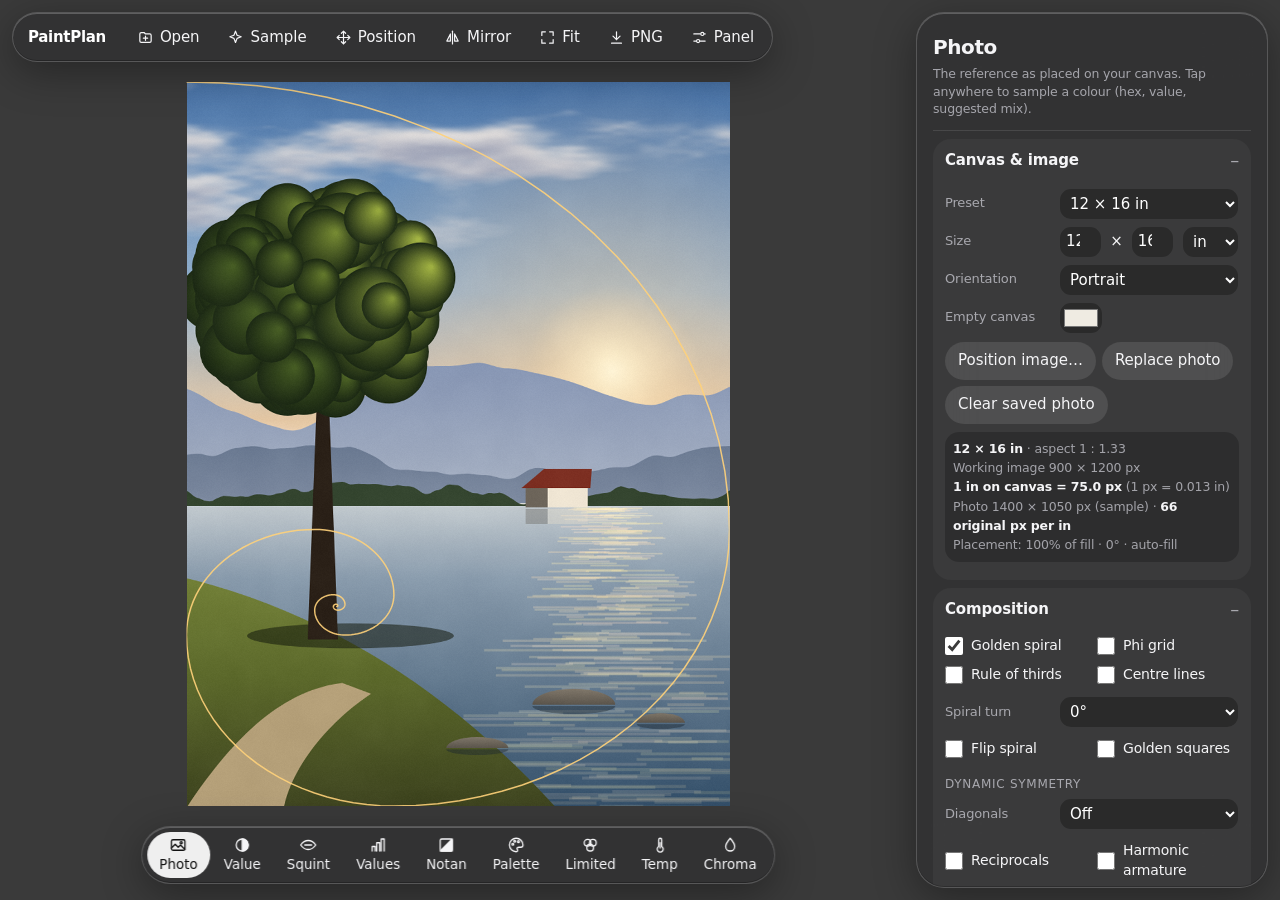
==== paintplan/proposals/liquid-glass/index.html @ 844c22b7 "Add Liquid Glass UI proposal for PaintPlan (preview only)" ====
<!doctype html>
<html lang="en">
<head>
<meta charset="utf-8">
<meta name="viewport" content="width=device-width,initial-scale=1,viewport-fit=cover">
<link rel="apple-touch-icon" href="../../apple-touch-icon.png">
<link rel="icon" type="image/png" sizes="192x192" href="../../icon-192.png">
<meta name="apple-mobile-web-app-capable" content="yes">
<meta name="mobile-web-app-capable" content="yes">
<meta name="apple-mobile-web-app-status-bar-style" content="black-translucent">
<meta name="apple-mobile-web-app-title" content="PaintPlan">
<meta name="theme-color" content="#3a3a3a">
<title>PaintPlan · Liquid Glass proposal · — plan &amp; practise paintings from a photo</title>
<style>
:root{--bg:#242424;--panel:#2c2c2c;--line:#3b3b3b;--text:#e7e5e1;--muted:#a7a49e;--accent:#c8b48f;--btn:#363636;--btnh:#414141;--field:#1f1f1f}
*{box-sizing:border-box}
html,body{margin:0;height:100%;background:var(--bg);color:var(--text);font:14px/1.4 system-ui,-apple-system,"Segoe UI",Roboto,sans-serif;-webkit-text-size-adjust:100%}
#app{display:flex;flex-direction:column;height:100vh;height:100dvh}
header{display:flex;align-items:center;gap:6px;padding:6px 8px;padding-top:max(6px,env(safe-area-inset-top));border-bottom:1px solid var(--line);flex:none;overflow-x:auto;scrollbar-width:none}
header::-webkit-scrollbar{display:none}
.brand{font-weight:600;letter-spacing:.02em;margin-right:4px;white-space:nowrap;color:var(--accent)}
.spacer{flex:1}
button,.btn{font:inherit;color:var(--text);background:var(--btn);border:1px solid #4a4a4a;border-radius:6px;padding:5px 10px;cursor:pointer;white-space:nowrap;min-height:34px;display:inline-flex;align-items:center;justify-content:center;gap:4px;user-select:none;-webkit-user-select:none}
button:hover,.btn:hover{background:var(--btnh)}
button.on,button[aria-pressed=true]{background:#4a4538;border-color:var(--accent);color:#fff}
button:focus-visible,select:focus-visible,input:focus-visible,summary:focus-visible{outline:2px solid var(--accent);outline-offset:1px}
#body{flex:1;display:flex;min-height:0}
#stage{position:relative;flex:1;min-width:0;min-height:0;overflow:hidden}
#view{position:absolute;inset:0;width:100%;height:100%;touch-action:none;display:block;cursor:grab}
#panel{width:350px;flex:none;border-left:1px solid var(--line);background:var(--panel);display:flex;flex-direction:column;min-height:0}
#modes{display:flex;gap:4px;padding:8px;flex:none;border-bottom:1px solid var(--line);flex-wrap:wrap;overflow-x:auto;scrollbar-width:none}
#modes::-webkit-scrollbar{display:none}
#modes button{padding:4px 9px;min-height:32px;font-size:13px}
#panelBody{flex:1;overflow-y:auto;padding:2px 10px 28px;-webkit-overflow-scrolling:touch;overscroll-behavior:contain}
.sec{padding:8px 0 6px;border-bottom:1px solid var(--line)}
.sec h3{margin:2px 0 2px;font-size:15px}
details{border-bottom:1px solid var(--line)}
summary{cursor:pointer;padding:11px 0;font-weight:600;list-style:none;display:flex;justify-content:space-between;align-items:center}
summary::-webkit-details-marker{display:none}
summary::after{content:'+';color:var(--muted);font-weight:400;font-size:18px;line-height:1}
details[open]>summary::after{content:'\2013'}
details>div{padding-bottom:10px}
.row{display:flex;align-items:center;gap:8px;margin:6px 0}
.row>label{flex:0 0 106px;color:var(--muted);font-size:13px}
.row input[type=range]{flex:1;min-width:0;accent-color:var(--accent);height:28px;margin:0}
.row output{flex:0 0 46px;text-align:right;font-variant-numeric:tabular-nums;font-size:12px;color:var(--muted)}
select,input[type=number],input[type=text]{font:inherit;color:var(--text);background:var(--field);border:1px solid #4a4a4a;border-radius:6px;padding:4px 6px;min-height:32px;min-width:0}
input[type=number]{width:74px}
.row select{flex:1}
input[type=color]{width:44px;height:32px;border:1px solid #4a4a4a;border-radius:6px;background:var(--field);padding:2px;flex:none}
.ck{display:flex;align-items:center;gap:8px;margin:5px 0;font-size:14px;cursor:pointer}
.ck input{width:18px;height:18px;margin:0;accent-color:var(--accent);flex:none}
.cks{display:grid;grid-template-columns:1fr 1fr;gap:0 10px}
.btns{display:flex;flex-wrap:wrap;gap:6px;margin:8px 0}
.hint{color:var(--muted);font-size:12.5px;margin:4px 0 6px}
.info{color:var(--muted);font-size:12.5px;background:#252525;border:1px solid var(--line);border-radius:6px;padding:7px 8px;line-height:1.55;margin:8px 0}
.info b{color:var(--text);font-weight:600}
.sub{font-size:12px;color:var(--muted);text-transform:uppercase;letter-spacing:.06em;margin:12px 0 2px}
.strip{display:flex;gap:2px;margin:8px 0 4px}
.step{flex:1 1 0;flex-direction:column;padding:6px 1px;min-width:0;border-radius:4px;border:2px solid transparent;font-size:11px;line-height:1.25;gap:0;min-height:0}
.step b{font-size:13px}
.step small{font-size:10px;opacity:.85}
.step.sel,.sw.sel{border-color:var(--accent)!important}
.sws{display:grid;grid-template-columns:repeat(auto-fill,minmax(94px,1fr));gap:6px;margin:8px 0}
.sw{white-space:normal;flex-direction:column;align-items:stretch;justify-content:flex-start;padding:4px;gap:2px;font-size:11px;text-align:left;border:2px solid transparent;background:#262626;line-height:1.3;min-height:0}
.sw i{display:block;height:32px;border-radius:3px;border:1px solid rgba(255,255,255,.08)}
.sw.wide{grid-column:1/-1;flex-direction:row;align-items:center;gap:8px}
.sw.wide i{width:44px;flex:none}
.pig{display:flex;gap:6px;align-items:center;margin:5px 0}
.pig input[type=text]{flex:1}
.pig button{min-height:32px;padding:2px 9px}
canvas.hist{width:100%;height:56px;display:block;border-radius:4px;margin:4px 0}
#posbar{position:absolute;left:8px;right:8px;bottom:8px;background:rgba(34,34,34,.96);border:1px solid var(--accent);border-radius:8px;padding:6px 8px;display:flex;flex-direction:column;gap:2px}
#posbar .pb-row{display:flex;align-items:center;gap:6px;flex-wrap:wrap}
#posbar .pb-row>label{flex:0 0 52px;color:var(--muted);font-size:13px}
#posbar input[type=range]{flex:1;min-width:0;accent-color:var(--accent);height:28px;margin:0}
#posbar output{flex:0 0 52px;text-align:right;font-size:12px;color:var(--muted);font-variant-numeric:tabular-nums}
#posbar .pb-title{font-weight:600;color:var(--accent)}
#posbar .hint{margin:0;flex:1 1 180px}
#posbar .pb-btns button{padding:4px 9px;min-height:32px}
#pick{position:absolute;left:8px;top:8px;width:min(330px,calc(100% - 16px));background:rgba(36,36,36,.96);border:1px solid var(--line);border-radius:8px;padding:8px;font-size:12.5px;display:flex;gap:9px;line-height:1.45}
#pick .pk-sw{flex:none;width:62px;background:#777;border-radius:4px;padding:8px;display:flex;flex-direction:column;gap:6px}
#pick .pk-sw i{display:block;height:38px;border-radius:2px}
#pick .pk-x{position:absolute;right:4px;top:4px;min-height:26px;padding:0 8px;background:transparent;border-color:transparent}
#pick .pk-t{flex:1;min-width:0;padding-right:18px}
#pick b{color:#fff}
#status{position:absolute;right:8px;top:8px;font-size:12px;color:var(--muted);background:rgba(0,0,0,.45);padding:2px 7px;border-radius:4px;pointer-events:none}
#drop{position:absolute;inset:0;display:none;align-items:center;justify-content:center;background:rgba(0,0,0,.55);font-size:18px;border:2px dashed var(--accent);pointer-events:none}
body.dragging #drop{display:flex}
body.nopanel #panel{display:none}
kbd{font:11px ui-monospace,monospace;background:#1d1d1d;border:1px solid #444;border-radius:3px;padding:0 3px}
@media (max-width:760px){
  #body{flex-direction:column}
  #panel{width:auto;border-left:0;border-top:1px solid var(--line);height:47%;flex:none;padding-bottom:env(safe-area-inset-bottom)}
  #modes{flex-wrap:nowrap}
  body.nopanel #panel{display:flex;height:auto}
  body.nopanel #panelBody{display:none}
  .row>label{flex-basis:96px}
  header button,header .btn{padding:4px 7px;font-size:13px}
  header{gap:4px}
  .hide-m{display:none}
  body.positioning #panelBody{display:none}
  body.positioning #panel{height:auto}
  #posbar .hint{display:none}
}
#printArea{display:none}
@media print{#app{display:none!important}#printArea{display:block}#printArea img{width:100%;height:auto}@page{margin:10mm}}
[hidden]{display:none!important}
/* PWA / iPhone safe areas */
header{padding-left:max(8px,env(safe-area-inset-left));padding-right:max(8px,env(safe-area-inset-right))}
#panel{padding-right:env(safe-area-inset-right);padding-bottom:env(safe-area-inset-bottom)}
#stage{margin-left:env(safe-area-inset-left)}
@media (max-width:760px){#stage{margin-left:0;margin-right:0}#panelBody{padding-left:max(10px,env(safe-area-inset-left));padding-right:max(10px,env(safe-area-inset-right))}}
</style>
<style id="proposal-liquid-glass">
/* ===== Proposal: Liquid Glass — visual layer only ===== */
#modes [data-mode=photo]::before{-webkit-mask-image:url("data:image/svg+xml,%3Csvg xmlns='http://www.w3.org/2000/svg' viewBox='0 0 24 24' fill='none' stroke='black' stroke-width='1.7' stroke-linecap='round' stroke-linejoin='round'%3E%3Crect x='3' y='5' width='18' height='14' rx='2'/%3E%3Cpath d='M3 16l5-5 4 4 3-3 6 6'/%3E%3Ccircle cx='16' cy='9' r='1.5'/%3E%3C/svg%3E");mask-image:url("data:image/svg+xml,%3Csvg xmlns='http://www.w3.org/2000/svg' viewBox='0 0 24 24' fill='none' stroke='black' stroke-width='1.7' stroke-linecap='round' stroke-linejoin='round'%3E%3Crect x='3' y='5' width='18' height='14' rx='2'/%3E%3Cpath d='M3 16l5-5 4 4 3-3 6 6'/%3E%3Ccircle cx='16' cy='9' r='1.5'/%3E%3C/svg%3E")}
#modes [data-mode=gray]::before{-webkit-mask-image:url("data:image/svg+xml,%3Csvg xmlns='http://www.w3.org/2000/svg' viewBox='0 0 24 24' fill='none' stroke='black' stroke-width='1.7' stroke-linecap='round' stroke-linejoin='round'%3E%3Ccircle cx='12' cy='12' r='8'/%3E%3Cpath d='M12 4a8 8 0 0 1 0 16z' fill='black'/%3E%3C/svg%3E");mask-image:url("data:image/svg+xml,%3Csvg xmlns='http://www.w3.org/2000/svg' viewBox='0 0 24 24' fill='none' stroke='black' stroke-width='1.7' stroke-linecap='round' stroke-linejoin='round'%3E%3Ccircle cx='12' cy='12' r='8'/%3E%3Cpath d='M12 4a8 8 0 0 1 0 16z' fill='black'/%3E%3C/svg%3E")}
#modes [data-mode=squint]::before{-webkit-mask-image:url("data:image/svg+xml,%3Csvg xmlns='http://www.w3.org/2000/svg' viewBox='0 0 24 24' fill='none' stroke='black' stroke-width='1.7' stroke-linecap='round' stroke-linejoin='round'%3E%3Cpath d='M2 12s4-6 10-6 10 6 10 6-4 6-10 6S2 12 2 12z'/%3E%3Cpath d='M7.5 12h9'/%3E%3C/svg%3E");mask-image:url("data:image/svg+xml,%3Csvg xmlns='http://www.w3.org/2000/svg' viewBox='0 0 24 24' fill='none' stroke='black' stroke-width='1.7' stroke-linecap='round' stroke-linejoin='round'%3E%3Cpath d='M2 12s4-6 10-6 10 6 10 6-4 6-10 6S2 12 2 12z'/%3E%3Cpath d='M7.5 12h9'/%3E%3C/svg%3E")}
#modes [data-mode=values]::before{-webkit-mask-image:url("data:image/svg+xml,%3Csvg xmlns='http://www.w3.org/2000/svg' viewBox='0 0 24 24' fill='none' stroke='black' stroke-width='1.7' stroke-linecap='round' stroke-linejoin='round'%3E%3Cpath d='M4 20v-6h4v6M10 20V9h4v11M16 20V4h4v16'/%3E%3C/svg%3E");mask-image:url("data:image/svg+xml,%3Csvg xmlns='http://www.w3.org/2000/svg' viewBox='0 0 24 24' fill='none' stroke='black' stroke-width='1.7' stroke-linecap='round' stroke-linejoin='round'%3E%3Cpath d='M4 20v-6h4v6M10 20V9h4v11M16 20V4h4v16'/%3E%3C/svg%3E")}
#modes [data-mode=notan]::before{-webkit-mask-image:url("data:image/svg+xml,%3Csvg xmlns='http://www.w3.org/2000/svg' viewBox='0 0 24 24' fill='none' stroke='black' stroke-width='1.7' stroke-linecap='round' stroke-linejoin='round'%3E%3Crect x='4' y='4' width='16' height='16' rx='2'/%3E%3Cpath d='M4 20L20 4v16z' fill='black'/%3E%3C/svg%3E");mask-image:url("data:image/svg+xml,%3Csvg xmlns='http://www.w3.org/2000/svg' viewBox='0 0 24 24' fill='none' stroke='black' stroke-width='1.7' stroke-linecap='round' stroke-linejoin='round'%3E%3Crect x='4' y='4' width='16' height='16' rx='2'/%3E%3Cpath d='M4 20L20 4v16z' fill='black'/%3E%3C/svg%3E")}
#modes [data-mode=palette]::before{-webkit-mask-image:url("data:image/svg+xml,%3Csvg xmlns='http://www.w3.org/2000/svg' viewBox='0 0 24 24' fill='none' stroke='black' stroke-width='1.7' stroke-linecap='round' stroke-linejoin='round'%3E%3Cpath d='M12 3a9 9 0 1 0 0 18c1.5 0 2-1 2-2s-1-1.5-1-2.5S14 15 15.5 15H18a3 3 0 0 0 3-3c0-5-4-9-9-9z'/%3E%3Ccircle cx='7.5' cy='11' r='1.2'/%3E%3Ccircle cx='10' cy='7' r='1.2'/%3E%3Ccircle cx='15' cy='7.5' r='1.2'/%3E%3C/svg%3E");mask-image:url("data:image/svg+xml,%3Csvg xmlns='http://www.w3.org/2000/svg' viewBox='0 0 24 24' fill='none' stroke='black' stroke-width='1.7' stroke-linecap='round' stroke-linejoin='round'%3E%3Cpath d='M12 3a9 9 0 1 0 0 18c1.5 0 2-1 2-2s-1-1.5-1-2.5S14 15 15.5 15H18a3 3 0 0 0 3-3c0-5-4-9-9-9z'/%3E%3Ccircle cx='7.5' cy='11' r='1.2'/%3E%3Ccircle cx='10' cy='7' r='1.2'/%3E%3Ccircle cx='15' cy='7.5' r='1.2'/%3E%3C/svg%3E")}
#modes [data-mode=remap]::before{-webkit-mask-image:url("data:image/svg+xml,%3Csvg xmlns='http://www.w3.org/2000/svg' viewBox='0 0 24 24' fill='none' stroke='black' stroke-width='1.7' stroke-linecap='round' stroke-linejoin='round'%3E%3Ccircle cx='8.5' cy='9' r='4.5'/%3E%3Ccircle cx='15.5' cy='9' r='4.5'/%3E%3Ccircle cx='12' cy='15.5' r='4.5'/%3E%3C/svg%3E");mask-image:url("data:image/svg+xml,%3Csvg xmlns='http://www.w3.org/2000/svg' viewBox='0 0 24 24' fill='none' stroke='black' stroke-width='1.7' stroke-linecap='round' stroke-linejoin='round'%3E%3Ccircle cx='8.5' cy='9' r='4.5'/%3E%3Ccircle cx='15.5' cy='9' r='4.5'/%3E%3Ccircle cx='12' cy='15.5' r='4.5'/%3E%3C/svg%3E")}
#modes [data-mode=temp]::before{-webkit-mask-image:url("data:image/svg+xml,%3Csvg xmlns='http://www.w3.org/2000/svg' viewBox='0 0 24 24' fill='none' stroke='black' stroke-width='1.7' stroke-linecap='round' stroke-linejoin='round'%3E%3Cpath d='M10 14V5a2 2 0 0 1 4 0v9a4 4 0 1 1-4 0z'/%3E%3Cpath d='M12 9v7'/%3E%3C/svg%3E");mask-image:url("data:image/svg+xml,%3Csvg xmlns='http://www.w3.org/2000/svg' viewBox='0 0 24 24' fill='none' stroke='black' stroke-width='1.7' stroke-linecap='round' stroke-linejoin='round'%3E%3Cpath d='M10 14V5a2 2 0 0 1 4 0v9a4 4 0 1 1-4 0z'/%3E%3Cpath d='M12 9v7'/%3E%3C/svg%3E")}
#modes [data-mode=chroma]::before{-webkit-mask-image:url("data:image/svg+xml,%3Csvg xmlns='http://www.w3.org/2000/svg' viewBox='0 0 24 24' fill='none' stroke='black' stroke-width='1.7' stroke-linecap='round' stroke-linejoin='round'%3E%3Cpath d='M12 3s6 7 6 11a6 6 0 0 1-12 0c0-4 6-11 6-11z'/%3E%3C/svg%3E");mask-image:url("data:image/svg+xml,%3Csvg xmlns='http://www.w3.org/2000/svg' viewBox='0 0 24 24' fill='none' stroke='black' stroke-width='1.7' stroke-linecap='round' stroke-linejoin='round'%3E%3Cpath d='M12 3s6 7 6 11a6 6 0 0 1-12 0c0-4 6-11 6-11z'/%3E%3C/svg%3E")}
header label.btn::before{-webkit-mask-image:url("data:image/svg+xml,%3Csvg xmlns='http://www.w3.org/2000/svg' viewBox='0 0 24 24' fill='none' stroke='black' stroke-width='1.7' stroke-linecap='round' stroke-linejoin='round'%3E%3Cpath d='M4 7a2 2 0 0 1 2-2h4l2 2h6a2 2 0 0 1 2 2v8a2 2 0 0 1-2 2H6a2 2 0 0 1-2-2z'/%3E%3Cpath d='M12 10v6M9 13h6'/%3E%3C/svg%3E");mask-image:url("data:image/svg+xml,%3Csvg xmlns='http://www.w3.org/2000/svg' viewBox='0 0 24 24' fill='none' stroke='black' stroke-width='1.7' stroke-linecap='round' stroke-linejoin='round'%3E%3Cpath d='M4 7a2 2 0 0 1 2-2h4l2 2h6a2 2 0 0 1 2 2v8a2 2 0 0 1-2 2H6a2 2 0 0 1-2-2z'/%3E%3Cpath d='M12 10v6M9 13h6'/%3E%3C/svg%3E")}
#bSample::before{-webkit-mask-image:url("data:image/svg+xml,%3Csvg xmlns='http://www.w3.org/2000/svg' viewBox='0 0 24 24' fill='none' stroke='black' stroke-width='1.7' stroke-linecap='round' stroke-linejoin='round'%3E%3Cpath d='M12 3l2.2 5.8L20 11l-5.8 2.2L12 19l-2.2-5.8L4 11l5.8-2.2z'/%3E%3C/svg%3E");mask-image:url("data:image/svg+xml,%3Csvg xmlns='http://www.w3.org/2000/svg' viewBox='0 0 24 24' fill='none' stroke='black' stroke-width='1.7' stroke-linecap='round' stroke-linejoin='round'%3E%3Cpath d='M12 3l2.2 5.8L20 11l-5.8 2.2L12 19l-2.2-5.8L4 11l5.8-2.2z'/%3E%3C/svg%3E")}
#bPos::before{-webkit-mask-image:url("data:image/svg+xml,%3Csvg xmlns='http://www.w3.org/2000/svg' viewBox='0 0 24 24' fill='none' stroke='black' stroke-width='1.7' stroke-linecap='round' stroke-linejoin='round'%3E%3Cpath d='M12 3v18M3 12h18M9 6l3-3 3 3M9 18l3 3 3-3M6 9l-3 3 3 3M18 9l3 3-3 3'/%3E%3C/svg%3E");mask-image:url("data:image/svg+xml,%3Csvg xmlns='http://www.w3.org/2000/svg' viewBox='0 0 24 24' fill='none' stroke='black' stroke-width='1.7' stroke-linecap='round' stroke-linejoin='round'%3E%3Cpath d='M12 3v18M3 12h18M9 6l3-3 3 3M9 18l3 3 3-3M6 9l-3 3 3 3M18 9l3 3-3 3'/%3E%3C/svg%3E")}
#bMirror::before{-webkit-mask-image:url("data:image/svg+xml,%3Csvg xmlns='http://www.w3.org/2000/svg' viewBox='0 0 24 24' fill='none' stroke='black' stroke-width='1.7' stroke-linecap='round' stroke-linejoin='round'%3E%3Cpath d='M12 3v18'/%3E%3Cpath d='M9 7L4 17h5zM15 7l5 10h-5z'/%3E%3C/svg%3E");mask-image:url("data:image/svg+xml,%3Csvg xmlns='http://www.w3.org/2000/svg' viewBox='0 0 24 24' fill='none' stroke='black' stroke-width='1.7' stroke-linecap='round' stroke-linejoin='round'%3E%3Cpath d='M12 3v18'/%3E%3Cpath d='M9 7L4 17h5zM15 7l5 10h-5z'/%3E%3C/svg%3E")}
#bFit::before{-webkit-mask-image:url("data:image/svg+xml,%3Csvg xmlns='http://www.w3.org/2000/svg' viewBox='0 0 24 24' fill='none' stroke='black' stroke-width='1.7' stroke-linecap='round' stroke-linejoin='round'%3E%3Cpath d='M4 9V4h5M15 4h5v5M20 15v5h-5M9 20H4v-5'/%3E%3C/svg%3E");mask-image:url("data:image/svg+xml,%3Csvg xmlns='http://www.w3.org/2000/svg' viewBox='0 0 24 24' fill='none' stroke='black' stroke-width='1.7' stroke-linecap='round' stroke-linejoin='round'%3E%3Cpath d='M4 9V4h5M15 4h5v5M20 15v5h-5M9 20H4v-5'/%3E%3C/svg%3E")}
#bPng::before{-webkit-mask-image:url("data:image/svg+xml,%3Csvg xmlns='http://www.w3.org/2000/svg' viewBox='0 0 24 24' fill='none' stroke='black' stroke-width='1.7' stroke-linecap='round' stroke-linejoin='round'%3E%3Cpath d='M12 4v11M7 10l5 5 5-5M5 20h14'/%3E%3C/svg%3E");mask-image:url("data:image/svg+xml,%3Csvg xmlns='http://www.w3.org/2000/svg' viewBox='0 0 24 24' fill='none' stroke='black' stroke-width='1.7' stroke-linecap='round' stroke-linejoin='round'%3E%3Cpath d='M12 4v11M7 10l5 5 5-5M5 20h14'/%3E%3C/svg%3E")}
#bPanel::before{-webkit-mask-image:url("data:image/svg+xml,%3Csvg xmlns='http://www.w3.org/2000/svg' viewBox='0 0 24 24' fill='none' stroke='black' stroke-width='1.7' stroke-linecap='round' stroke-linejoin='round'%3E%3Cpath d='M4 7h9M19 7h1M4 17h3M13 17h7'/%3E%3Ccircle cx='16' cy='7' r='2.2'/%3E%3Ccircle cx='10' cy='17' r='2.2'/%3E%3C/svg%3E");mask-image:url("data:image/svg+xml,%3Csvg xmlns='http://www.w3.org/2000/svg' viewBox='0 0 24 24' fill='none' stroke='black' stroke-width='1.7' stroke-linecap='round' stroke-linejoin='round'%3E%3Cpath d='M4 7h9M19 7h1M4 17h3M13 17h7'/%3E%3Ccircle cx='16' cy='7' r='2.2'/%3E%3Ccircle cx='10' cy='17' r='2.2'/%3E%3C/svg%3E")}
header button::before,header label.btn::before,#modes button::before{content:'';display:block;flex:none;width:var(--ico,18px);height:var(--ico,18px);background:currentColor;-webkit-mask-repeat:no-repeat;mask-repeat:no-repeat;-webkit-mask-position:center;mask-position:center;-webkit-mask-size:contain;mask-size:contain}

:root{--text:#f5f5f7;--muted:rgba(235,235,245,.62);--accent:#ffffff;--line:rgba(255,255,255,.10);--glass:rgba(44,44,46,.52);--glass2:rgba(70,70,74,.38);--edge:rgba(255,255,255,.18);--hi:inset 0 1px 0 rgba(255,255,255,.22),inset 0 -1px 0 rgba(0,0,0,.25);--btn:transparent;--btnh:rgba(255,255,255,.10);--field:rgba(0,0,0,.28)}
html,body,#app{background:var(--stage,#3a3a3a);font:15px/1.4 -apple-system,"SF Pro Text","Inter",system-ui,sans-serif;letter-spacing:-.01em}
#app{position:relative;overflow:hidden}
#body{position:absolute;inset:0;display:block}
#stage{position:absolute;margin:0!important;top:72px;bottom:84px;left:12px;right:376px;overflow:visible}
body.nopanel #stage{right:12px}
.glass,header,#panel,#modes,#posbar,#pick{background:var(--glass);-webkit-backdrop-filter:blur(30px) saturate(1.5);backdrop-filter:blur(30px) saturate(1.5);border:1px solid var(--edge)!important;box-shadow:0 10px 40px rgba(0,0,0,.35),var(--hi)}
header{position:absolute;z-index:6;top:max(12px,env(safe-area-inset-top));left:12px;right:auto;border-radius:999px;padding:5px!important;gap:2px;overflow:visible}
header .brand{padding:0 12px 0 10px;color:#fff;font-weight:600;letter-spacing:-.02em}
header .spacer{display:none}
button,.btn{background:transparent;border:0;border-radius:999px;min-height:38px;padding:6px 13px;font-weight:500;color:var(--text)}
button:hover,.btn:hover{background:var(--btnh)}
button.on,button[aria-pressed=true]{background:rgba(255,255,255,.92);color:#111;border:0}
header button::before,header label.btn::before{margin-right:2px;--ico:17px}
#panel{position:absolute;z-index:5;top:12px;right:12px;bottom:12px;width:352px;border-radius:28px;overflow:hidden;padding:0!important}
#panelBody{padding:10px 16px 28px}
#modes{position:absolute;z-index:6;bottom:max(16px,env(safe-area-inset-bottom));left:calc((100% - 364px)/2);transform:translateX(-50%);border-radius:999px;padding:5px;gap:2px;flex-wrap:nowrap;max-width:calc(100% - 400px)}
body.nopanel #modes{left:50%;max-width:calc(100% - 24px)}
#modes button{min-height:38px;padding:4px 12px;font-size:13.5px;flex-direction:column;gap:1px}
#modes button::before{--ico:18px}
.sec,details{border-bottom:1px solid var(--line)}
summary{font-weight:600;font-size:15px}
.sec h3{font-size:20px;letter-spacing:-.02em}
details{background:rgba(255,255,255,.04);border:0!important;border-radius:18px;margin:8px 0;padding:0 12px}
.row>label{color:var(--muted)}
select,input[type=number],input[type=text]{background:var(--field);border:1px solid rgba(255,255,255,.08);border-radius:12px;color:#fff}
input[type=color]{border-radius:12px;background:var(--field);border-color:rgba(255,255,255,.08)}
.row input[type=range],#posbar input[type=range]{accent-color:#fff}
.ck input{accent-color:#fff}
.info{background:rgba(0,0,0,.22);border:0;border-radius:14px}
.sw{background:rgba(0,0,0,.22);border-radius:14px}
.sw i,.step{border-radius:10px}
.btns button,.btns .btn,.pig button,#posbar .pb-btns button{background:rgba(255,255,255,.10)}
#posbar .pb-btns button.on{background:rgba(255,255,255,.92);color:#111}
#posbar{left:0;right:0;bottom:0;border-radius:24px;padding:10px 14px}
#posbar .pb-title{color:#fff}
#pick{top:0;left:0;border-radius:20px}
#status{border-radius:999px;background:var(--glass);-webkit-backdrop-filter:blur(20px);backdrop-filter:blur(20px)}
kbd{background:rgba(0,0,0,.3);border-color:rgba(255,255,255,.15)}
@media (max-width:760px){
  header{left:10px;right:10px;justify-content:space-between}
  header button,header .btn{font-size:0!important;padding:0!important;width:42px;min-height:40px}
  header button::before,header label.btn::before{--ico:20px;margin:0}
  #stage{top:calc(max(12px,env(safe-area-inset-top)) + 58px);left:0;right:0;bottom:calc(44% + 70px)}
  #panel{top:auto;left:8px;right:8px;bottom:max(8px,env(safe-area-inset-bottom));width:auto;height:44%;border-radius:30px}
  #panel::before{content:'';display:block;width:38px;height:5px;border-radius:3px;background:rgba(255,255,255,.35);margin:8px auto 0}
  #modes{left:10px;right:10px;transform:none;max-width:none;bottom:calc(44% + 16px);overflow-x:auto;justify-content:flex-start}
  #modes button{flex:none;font-size:11px;padding:3px 10px;min-height:44px}
  body.nopanel #panel,body.positioning #panel{display:none!important}
  body.nopanel #modes{bottom:max(14px,env(safe-area-inset-bottom));left:10px}
  body.nopanel #stage{bottom:84px}
  body.positioning #modes{top:calc(max(12px,env(safe-area-inset-top)) + 58px);bottom:auto}
  body.positioning #stage{top:calc(max(12px,env(safe-area-inset-top)) + 112px);bottom:max(8px,env(safe-area-inset-bottom))}
  #posbar{left:8px;right:8px;bottom:0}
  #pick{top:4px;left:10px}
}

</style>
</head>
<body>
<div id="app">
<header>
  <span class="brand hide-m">PaintPlan</span>
  <label class="btn" title="Open a photo (or drop / paste one)">Open<input type="file" id="file" accept="image/*" hidden></label>
  <button id="bSample" title="Load the built-in sample">Sample</button>
  <button id="bPos" title="Position the image behind the canvas (P)">Position</button>
  <button id="bMirror" aria-pressed="false" title="Mirror view (M)">Mirror</button>
  <button id="bFit" class="hide-m" title="Reset zoom (double-tap also works)">Fit</button>
  <span class="spacer"></span>
  <button id="bPng" title="Download current view as PNG">PNG</button>
  <button id="bPanel" title="Show / hide controls">Panel</button>
</header>
<div id="body">
  <div id="stage">
    <canvas id="view" aria-label="Reference view"></canvas>
    <div id="drop">Drop the photo here</div>
    <div id="status" hidden></div>
    <div id="pick" hidden></div>
    <div id="posbar" hidden>
      <div class="pb-row"><span class="pb-title">Position image</span><span class="hint">Drag to move · pinch to scale &amp; rotate · scroll to scale (Shift+scroll rotates)</span></div>
      <div class="pb-row"><label for="posScale">Scale</label><input type="range" id="posScale" min="-2" max="4" step="0.005"><output id="oPosScale"></output></div>
      <div class="pb-row"><label for="posRot">Rotate</label><input type="range" id="posRot" min="-45" max="45" step="0.1"><output id="oPosRot"></output></div>
      <div class="pb-row pb-btns"><button id="pFill" title="Scale so the image covers the whole canvas">Fill</button><button id="pFit" title="Show the whole image inside the canvas">Fit</button><button id="pCenter">Centre</button><button id="pRotL" title="Rotate 90° left">&#x27F2; 90°</button><button id="pRotR" title="Rotate 90° right">&#x27F3; 90°</button><button id="pFlipH" title="Flip left/right">Flip &#x2194;</button><button id="pFlipV" title="Flip up/down">Flip &#x2195;</button><span class="spacer"></span><button id="pDone" class="on">Done</button></div>
    </div>
  </div>
  <aside id="panel">
    <nav id="modes" aria-label="View mode"></nav>
    <div id="panelBody"></div>
  </aside>
</div>
</div>
<div id="printArea"><img id="printImg" alt="Grid reference"></div>
<script>
'use strict';
/* ===== Image engine: pure functions, runs in a Web Worker (or on the main thread as fallback) ===== */
function ENGINE(){
  const S2L=new Float32Array(256);
  for(let i=0;i<256;i++){const c=i/255;S2L[i]=c<=0.04045?c/12.92:Math.pow((c+0.055)/1.055,2.4);}
  const L2S=new Uint8Array(4097);
  for(let i=0;i<=4096;i++){const v=i/4096;L2S[i]=Math.round(255*(v<=0.0031308?12.92*v:1.055*Math.pow(v,1/2.4)-0.055));}
  const l2s=v=>L2S[v<=0?0:v>=1?4096:(v*4096+0.5)|0];
  function toLab(r,g,b,o){
    const l=0.4122214708*r+0.5363325363*g+0.0514459929*b,m=0.2119034982*r+0.6806995451*g+0.1073969566*b,s=0.0883024619*r+0.2817188376*g+0.6299787005*b;
    const l_=Math.cbrt(l),m_=Math.cbrt(m),s_=Math.cbrt(s);
    o[0]=0.2104542553*l_+0.7936177850*m_-0.0040720468*s_;
    o[1]=1.9779984951*l_-2.4285922050*m_+0.4505937099*s_;
    o[2]=0.0259040371*l_+0.7827717662*m_-0.8086757660*s_;return o;
  }
  function fromLab(L,a,b,o){
    const l_=L+0.3963377774*a+0.2158037573*b,m_=L-0.1055613458*a-0.0638541728*b,s_=L-0.0894841775*a-1.2914855480*b;
    const l=l_*l_*l_,m=m_*m_*m_,s=s_*s_*s_;
    o[0]=4.0767416621*l-3.3077115913*m+0.2309699292*s;
    o[1]=-1.2684380046*l+2.6097574011*m-0.3413193965*s;
    o[2]=-0.0041960863*l-0.7034186147*m+1.7076147010*s;return o;
  }
  const Lstar=Y=>Y>0.008856?116*Math.cbrt(Y)-16:903.3*Y;
  const YofL=L=>L>8?Math.pow((L+16)/116,3):L/903.3;
  const GRAY=new Uint8Array(1001);for(let i=0;i<=1000;i++)GRAY[i]=l2s(YofL(i/10));
  const grayOfL=L=>GRAY[L<=0?0:L>=100?1000:(L*10+0.5)|0];
  const hexLin=h=>{const v=parseInt(h.slice(1),16);return[S2L[v>>16&255],S2L[v>>8&255],S2L[v&255]];};

  let img=null;
  function cached(key,fn){let v=img.cache.get(key);if(v===undefined){if(img.cache.size>40)img.cache.clear();v=fn();img.cache.set(key,v);}return v;}

  function setImage(m){
    const w=m.w,h=m.h,n=w*h,rgba=new Uint8ClampedArray(m.data);
    const L=new Float32Array(n),A=new Float32Array(n),B=new Float32Array(n),C=new Float32Array(n),o=[0,0,0];
    for(let i=0,j=0;i<n;i++,j+=4){
      const r=S2L[rgba[j]],g=S2L[rgba[j+1]],b=S2L[rgba[j+2]];
      L[i]=Lstar(0.2126*r+0.7152*g+0.0722*b);
      toLab(r,g,b,o);A[i]=o[0];B[i]=o[1];C[i]=o[2];
    }
    img={id:m.id,w,h,rgba,L,oL:A,oA:B,oB:C,cache:new Map()};
  }

  /* --- blur: 3-pass box blur ≈ gaussian --- */
  function boxH(s,d,w,h,r){const k=1/(2*r+1);for(let y=0;y<h;y++){const o=y*w;let acc=0;for(let i=-r;i<=r;i++)acc+=s[o+(i<0?0:i>=w?w-1:i)];for(let x=0;x<w;x++){d[o+x]=acc*k;const xa=x+r+1,xr=x-r;acc+=s[o+(xa>=w?w-1:xa)]-s[o+(xr<0?0:xr)];}}}
  function boxV(s,d,w,h,r){const k=1/(2*r+1);for(let x=0;x<w;x++){let acc=0;for(let i=-r;i<=r;i++)acc+=s[(i<0?0:i>=h?h-1:i)*w+x];for(let y=0;y<h;y++){d[y*w+x]=acc*k;const ya=y+r+1,yr=y-r;acc+=s[(ya>=h?h-1:ya)*w+x]-s[(yr<0?0:yr)*w+x];}}}
  function blur1(src,w,h,sigma){
    if(!(sigma>0.35))return src;
    const r=Math.max(1,Math.round((Math.sqrt(4*sigma*sigma+1)-1)/2));
    const a=new Float32Array(src),b=new Float32Array(src.length);
    for(let p=0;p<3;p++){boxH(a,b,w,h,r);boxV(b,a,w,h,r);}
    return a;
  }
  const scl=()=>Math.max(img.w,img.h)/1000;
  const Lb=s=>s>0?cached('L'+s,()=>blur1(img.L,img.w,img.h,s*scl())):img.L;
  const labB=s=>s>0?cached('lab'+s,()=>[blur1(img.oL,img.w,img.h,s*scl()),blur1(img.oA,img.w,img.h,s*scl()),blur1(img.oB,img.w,img.h,s*scl())]):[img.oL,img.oA,img.oB];
  function rgbB(sigpx){
    const base=cached('rgb0',()=>{const n=img.w*img.h,R=new Float32Array(n),G=new Float32Array(n),B=new Float32Array(n);for(let i=0,j=0;i<n;i++,j+=4){R[i]=img.rgba[j];G[i]=img.rgba[j+1];B[i]=img.rgba[j+2];}return[R,G,B];});
    if(!(sigpx>0.35))return base;
    return cached('rgb'+sigpx,()=>base.map(c=>blur1(c,img.w,img.h,sigpx)));
  }

  /* --- majority (mode) filter on small label maps: removes speckles, simplifies shapes --- */
  function modeFilter(lab,w,h,K,r,iters){
    let src=lab,dst=new Uint8Array(lab.length);const hist=new Int32Array(K);
    for(let it=0;it<iters;it++){
      for(let y=0;y<h;y++){
        hist.fill(0);const y0=Math.max(0,y-r),y1=Math.min(h-1,y+r);
        for(let x=0;x<=r&&x<w;x++)for(let yy=y0;yy<=y1;yy++)hist[src[yy*w+x]]++;
        for(let x=0;x<w;x++){
          const i=y*w+x;let best=src[i],bc=hist[best];
          for(let k=0;k<K;k++)if(hist[k]>bc){bc=hist[k];best=k;}
          dst[i]=best;
          const xo=x-r,xi=x+r+1;
          if(xo>=0)for(let yy=y0;yy<=y1;yy++)hist[src[yy*w+xo]]--;
          if(xi<w)for(let yy=y0;yy<=y1;yy++)hist[src[yy*w+xi]]++;
        }
      }
      const t=src;src=dst;dst=t===lab?new Uint8Array(lab.length):t;
    }
    return src;
  }

  /* --- value study (posterised CIE L*) --- */
  function valueSteps(p){
    return cached('vs'+JSON.stringify(p),()=>{
      const {w,h}=img,n=w*h,N=Math.max(1,p.steps|0),b=p.black,wl=Math.max(p.white,b+1);
      const m=Math.min(Math.max(p.mid,b+0.5),wl-0.5),g=Math.log(0.5)/Math.log((m-b)/(wl-b));
      const L=Lb(p.blur),lut=new Uint8Array(1001);
      for(let i=0;i<=1000;i++){let t=(i/10-b)/(wl-b);t=t<0?0:t>1?1:t;t=Math.pow(t,g);let s=Math.floor(t*N);if(s>=N)s=N-1;lut[i]=s;}
      let lab=new Uint8Array(n);
      for(let i=0;i<n;i++){const v=L[i];lab[i]=lut[v<=0?0:v>=100?1000:(v*10+0.5)|0];}
      if(p.smooth>0)lab=modeFilter(lab,w,h,N,Math.max(1,Math.round(p.smooth*scl()*1.5)),2);
      const counts=new Array(N).fill(0);for(let i=0;i<n;i++)counts[lab[i]]++;
      const bounds=[];for(let i=0;i<=N;i++)bounds.push(b+(wl-b)*Math.pow(i/N,1/g));
      const outL=[];for(let i=0;i<N;i++)outL.push(N>1?i/(N-1)*100:50);
      return {lab,N,counts:counts.map(c=>c/n),bounds,outL};
    });
  }
  function histL(){return cached('hist',()=>{const h=new Array(101).fill(0),n=img.L.length;for(let i=0;i<n;i++)h[Math.max(0,Math.min(100,Math.round(img.L[i])))]++;return h.map(v=>v/n);});}

  /* --- k-means palette in OKLab --- */
  function kmeans(k,blur){
    return cached('km'+k+'_'+blur,()=>{
      const [A,B,C]=labB(blur),n=img.w*img.h,ns=Math.min(n,40000),step=n/ns;
      let seed=1234567;const rnd=()=>((seed=(Math.imul(seed,1664525)+1013904223)>>>0)/4294967296);
      const X=new Float32Array(ns*3);
      for(let s=0;s<ns;s++){const i=Math.min(n-1,(s*step+rnd()*step)|0);X[3*s]=A[i];X[3*s+1]=B[i];X[3*s+2]=C[i];}
      const cent=new Float32Array(k*3),d2=new Float32Array(ns).fill(1e9);
      let f=(rnd()*ns)|0;cent[0]=X[3*f];cent[1]=X[3*f+1];cent[2]=X[3*f+2];
      for(let c=1;c<=k;c++){
        const cx=cent[3*(c-1)],cy=cent[3*(c-1)+1],cz=cent[3*(c-1)+2];let sum=0;
        for(let s=0;s<ns;s++){const dx=X[3*s]-cx,dy=X[3*s+1]-cy,dz=X[3*s+2]-cz,d=dx*dx+dy*dy+dz*dz;if(d<d2[s])d2[s]=d;sum+=d2[s];}
        if(c===k)break;
        let r=rnd()*sum,pick=ns-1;for(let s=0;s<ns;s++){r-=d2[s];if(r<=0){pick=s;break;}}
        cent[3*c]=X[3*pick];cent[3*c+1]=X[3*pick+1];cent[3*c+2]=X[3*pick+2];
      }
      const asg=new Uint8Array(ns).fill(255),dist=new Float32Array(ns);
      for(let it=0;it<40;it++){
        let changed=0;const sums=new Float64Array(k*3),cnt=new Float64Array(k);
        for(let s=0;s<ns;s++){
          let best=0,bd=1e9;const x=X[3*s],y=X[3*s+1],z=X[3*s+2];
          for(let c=0;c<k;c++){const dx=x-cent[3*c],dy=y-cent[3*c+1],dz=z-cent[3*c+2],d=dx*dx+dy*dy+dz*dz;if(d<bd){bd=d;best=c;}}
          if(asg[s]!==best){changed++;asg[s]=best;}dist[s]=bd;
          sums[3*best]+=x;sums[3*best+1]+=y;sums[3*best+2]+=z;cnt[best]++;
        }
        for(let c=0;c<k;c++){
          if(cnt[c]>0){cent[3*c]=sums[3*c]/cnt[c];cent[3*c+1]=sums[3*c+1]/cnt[c];cent[3*c+2]=sums[3*c+2]/cnt[c];}
          else{let fi=0;for(let s=1;s<ns;s++)if(dist[s]>dist[fi])fi=s;dist[fi]=0;cent[3*c]=X[3*fi];cent[3*c+1]=X[3*fi+1];cent[3*c+2]=X[3*fi+2];changed++;}
        }
        if(changed<ns*0.0005)break;
      }
      const order=[...Array(k).keys()].sort((a,b)=>cent[3*a]-cent[3*b]),rank=new Uint8Array(k);order.forEach((c,i)=>rank[c]=i);
      const sc=new Float32Array(k*3);order.forEach((c,i)=>{sc[3*i]=cent[3*c];sc[3*i+1]=cent[3*c+1];sc[3*i+2]=cent[3*c+2];});
      const labels=new Uint8Array(n);
      for(let i=0;i<n;i++){
        let best=0,bd=1e9;const x=A[i],y=B[i],z=C[i];
        for(let c=0;c<k;c++){const dx=x-cent[3*c],dy=y-cent[3*c+1],dz=z-cent[3*c+2],d=dx*dx+dy*dy+dz*dz;if(d<bd){bd=d;best=c;}}
        labels[i]=rank[best];
      }
      return {cent:sc,labels};
    });
  }
  function paletteLabels(p){
    return cached('pl'+p.k+'_'+p.blur+'_'+p.smooth,()=>{
      const km=kmeans(p.k,p.blur);let labels=km.labels;
      if(p.smooth>0)labels=modeFilter(labels,img.w,img.h,p.k,Math.max(1,Math.round(p.smooth*scl()*1.5)),2);
      const n=img.w*img.h,cnt=new Array(p.k).fill(0);for(let i=0;i<n;i++)cnt[labels[i]]++;
      const o=[0,0,0],cols=[];
      for(let c=0;c<p.k;c++){fromLab(km.cent[3*c],km.cent[3*c+1],km.cent[3*c+2],o);const Y=0.2126*o[0]+0.7152*o[1]+0.0722*o[2];
        cols.push({rgb:[l2s(o[0]),l2s(o[1]),l2s(o[2])],L:Lstar(Math.max(0,Y)),pct:cnt[c]/n,lab:[km.cent[3*c],km.cent[3*c+1],km.cent[3*c+2]]});}
      return {labels,cols};
    });
  }

  /* --- limited-palette gamut: simulated paint mixing (weighted geometric mean of reflectance) --- */
  const GC=new Map();
  function gamut(pigs,mix,S,maxN){
    const key=pigs.join(',')+'|'+mix+'|'+S+'|'+maxN;
    if(GC.has(key))return GC.get(key);
    if(GC.size>16)GC.clear();
    const P=pigs.length,lg=pigs.map(h=>hexLin(h).map(v=>Math.log(Math.max(v,0.0025))));
    let W=[];const cur=new Array(P).fill(0);
    if(!mix||P===1){for(let i=0;i<P;i++){cur.fill(0);cur[i]=S;W.push(cur.slice());}}
    else{
      (function rec(i,rem,nz){
        if(i===P-1){if(rem>0&&nz>=maxN)return;cur[i]=rem;W.push(cur.slice());cur[i]=0;return;}
        for(let v=0;v<=rem;v++){if(v>0&&nz>=maxN)break;cur[i]=v;rec(i+1,rem-v,nz+(v>0?1:0));}
        cur[i]=0;
      })(0,S,0);
      const nzc=a=>a.reduce((s,v)=>s+(v>0),0);
      W.sort((a,b)=>nzc(a)-nzc(b));
    }
    const seen=new Set(),ws=[],labs=[],rgbs=[],o=[0,0,0];
    for(const w of W){
      const lin=[0,1,2].map(c=>{let s=0;for(let i=0;i<P;i++)if(w[i])s+=w[i]/S*lg[i][c];return Math.exp(s);});
      const rgb=lin.map(l2s),k=rgb.join(',');if(seen.has(k))continue;seen.add(k);
      toLab(lin[0],lin[1],lin[2],o);ws.push(w);labs.push(o[0],o[1],o[2]);rgbs.push(rgb);
    }
    const g={key,ws,lab:new Float32Array(labs),rgb:rgbs,S,lut:null};GC.set(key,g);return g;
  }
  function nearest(g,x,y,z){let best=0,bd=1e9;const L=g.lab,m=g.ws.length;for(let c=0;c<m;c++){const dx=x-L[3*c],dy=y-L[3*c+1],dz=z-L[3*c+2],d=dx*dx+dy*dy+dz*dz;if(d<bd){bd=d;best=c;}}return[best,Math.sqrt(bd)];}
  function lutOf(g){
    if(g.lut)return g.lut;const lut=new Uint16Array(32768),o=[0,0,0];
    for(let r=0;r<32;r++)for(let gg=0;gg<32;gg++)for(let b=0;b<32;b++){toLab(S2L[r*8+4],S2L[gg*8+4],S2L[b*8+4],o);lut[r<<10|gg<<5|b]=nearest(g,o[0],o[1],o[2])[0];}
    return g.lut=lut;
  }

  /* --- edges: Canny-like (blur → Sobel → non-max suppression → hysteresis) or region outlines --- */
  function removeSmall(mask,w,h,min){
    const n=w*h,seen=new Uint8Array(n),st=new Int32Array(n),comp=new Int32Array(n);
    for(let i=0;i<n;i++){
      if(!mask[i]||seen[i])continue;let sp=0,cn=0;st[sp++]=i;seen[i]=1;
      while(sp){const k=st[--sp];comp[cn++]=k;const x=k%w,y=(k-x)/w;
        for(let dy=-1;dy<=1;dy++){const ny=y+dy;if(ny<0||ny>=h)continue;for(let dx=-1;dx<=1;dx++){const nx=x+dx;if(nx<0||nx>=w)continue;const j=ny*w+nx;if(mask[j]&&!seen[j]){seen[j]=1;st[sp++]=j;}}}}
      if(cn<min)for(let c=0;c<cn;c++)mask[comp[c]]=0;
    }
  }
  function dilate(m,w,h,r){
    const t=new Uint8Array(m.length),o=new Uint8Array(m.length);
    for(let y=0;y<h;y++)for(let x=0;x<w;x++){let v=0;for(let k=-r;k<=r&&!v;k++){const xx=x+k;if(xx>=0&&xx<w)v=m[y*w+xx];}t[y*w+x]=v;}
    for(let y=0;y<h;y++)for(let x=0;x<w;x++){let v=0;for(let k=-r;k<=r&&!v;k++){const yy=y+k;if(yy>=0&&yy<h)v=t[yy*w+x];}o[y*w+x]=v;}
    return o;
  }
  function edges(m){
    const p=m.p,{w,h}=img,n=w*h,sc=scl();let mask=new Uint8Array(n);
    if(p.src==='edges'){
      const sg=Math.max(0.4,p.blur*sc),chans=[blur1(img.L,w,h,sg)];
      if(p.color!==false){chans.push(blur1(img.oA.map(v=>v*110),w,h,sg),blur1(img.oB.map(v=>v*110),w,h,sg));}
      const mag=new Float32Array(n),dir=new Uint8Array(n),nms=new Float32Array(n);
      for(let y=1;y<h-1;y++)for(let x=1;x<w-1;x++){const i=y*w+x;let s2=0,bm=-1,bgx=0,bgy=0;
        for(const L of chans){
          const gx=(L[i-w+1]+2*L[i+1]+L[i+w+1])-(L[i-w-1]+2*L[i-1]+L[i+w-1]);
          const gy=(L[i+w-1]+2*L[i+w]+L[i+w+1])-(L[i-w-1]+2*L[i-w]+L[i-w+1]);
          const m2=gx*gx+gy*gy;s2+=m2;if(m2>bm){bm=m2;bgx=gx;bgy=gy;}}
        mag[i]=Math.sqrt(s2);const ax=Math.abs(bgx),ay=Math.abs(bgy);
        dir[i]=ay<=ax*0.4142?0:ay>=ax*2.4142?2:(bgx*bgy>0?1:3);}
      let max=0;
      for(let y=1;y<h-1;y++)for(let x=1;x<w-1;x++){const i=y*w+x,v=mag[i];if(v<0.5)continue;const d=dir[i];let a,b;
        if(d===0){a=mag[i-1];b=mag[i+1];}else if(d===2){a=mag[i-w];b=mag[i+w];}else if(d===1){a=mag[i-w-1];b=mag[i+w+1];}else{a=mag[i-w+1];b=mag[i+w-1];}
        if(v>a&&v>=b){nms[i]=v;if(v>max)max=v;}}
      const BINS=2048,hist=new Uint32Array(BINS);let tot=0;
      for(let i=0;i<n;i++)if(nms[i]>0){hist[Math.min(BINS-1,(nms[i]/max*BINS)|0)]++;tot++;}
      const frac=0.004+Math.pow(p.detail/100,2)*0.6;let acc=0,hb=BINS-1;
      for(;hb>0;hb--){acc+=hist[hb];if(acc>=tot*frac)break;}
      const high=Math.max(6,hb/BINS*max),low=high*0.45,st=new Int32Array(n);let sp=0;
      for(let i=0;i<n;i++){if(nms[i]>=high&&!mask[i]){mask[i]=255;st[sp++]=i;
        while(sp){const k=st[--sp];const x=k%w,y=(k-x)/w;
          for(let dy=-1;dy<=1;dy++)for(let dx=-1;dx<=1;dx++){const nx=x+dx,ny=y+dy;if(nx<0||ny<0||nx>=w||ny>=h)continue;const j=ny*w+nx;if(!mask[j]&&nms[j]>=low){mask[j]=255;st[sp++]=j;}}}}}
    }else{
      const lab=p.src==='values'?valueSteps(p.v).lab:paletteLabels(p.pal).labels;
      for(let y=0;y<h;y++)for(let x=0;x<w;x++){const i=y*w+x;if((x<w-1&&lab[i]!==lab[i+1])||(y<h-1&&lab[i]!==lab[i+w]))mask[i]=255;}
    }
    if(p.clean>0)removeSmall(mask,w,h,Math.round(p.clean*sc));
    if(p.thick>1)mask=dilate(mask,w,h,p.thick-1);
    return {res:{type:'edges',kind:'edges',imageId:img.id,w,h,mask:mask.buffer},tr:[mask.buffer]};
  }

  function process(m){
    const {w,h}=img,n=w*h,out=new Uint8ClampedArray(n*4),p=m.p||{},sc=scl();let labels=null,info=null;
    const put=(i,r,g,b)=>{const j=i*4;out[j]=r;out[j+1]=g;out[j+2]=b;out[j+3]=255;};
    switch(m.mode){
      case 'gray':for(let i=0;i<n;i++){const g=grayOfL(img.L[i]);put(i,g,g,g);}break;
      case 'squint':{const [R,G,B]=rgbB(p.squint*3*sc);for(let i=0;i<n;i++)put(i,R[i],G[i],B[i]);break;}
      case 'values':case 'notan':{
        const r=valueSteps(p),g=r.outL.map(grayOfL);
        for(let i=0;i<n;i++){const v=g[r.lab[i]];put(i,v,v,v);}
        labels=r.lab.slice();info={N:r.N,counts:r.counts,bounds:r.bounds,outL:r.outL,hist:histL(),black:p.black,white:p.white};break;}
      case 'palette':{
        const r=paletteLabels(p);
        for(let i=0;i<n;i++){const c=r.cols[r.labels[i]].rgb;put(i,c[0],c[1],c[2]);}
        labels=r.labels.slice();info={cols:r.cols.map(c=>({rgb:c.rgb,L:c.L,pct:c.pct}))};break;}
      case 'remap':{
        const g=gamut(p.pigs,p.mix,p.mix?(p.pigs.length>8?6:8):1,3),lut=lutOf(g);
        const [R,G,B]=rgbB(p.blur*sc),l16=new Uint16Array(n),cnt=new Uint32Array(g.ws.length);
        for(let i=0;i<n;i++){const k=lut[(R[i]>>3)<<10|(G[i]>>3)<<5|(B[i]>>3)];l16[i]=k;cnt[k]++;const c=g.rgb[k];put(i,c[0],c[1],c[2]);}
        const idx=[];for(let k=0;k<cnt.length;k++)if(cnt[k]>0)idx.push(k);
        idx.sort((a,b)=>cnt[b]-cnt[a]);
        info={gamutSize:g.ws.length,S:g.S,used:idx.length,mixes:idx.slice(0,12).map(k=>({idx:k,w:g.ws[k],rgb:g.rgb[k],pct:cnt[k]/n}))};
        labels=l16;break;}
      case 'temp':{
        const s=p.s||1;
        for(let i=0;i<n;i++){const a=img.oA[i],b=img.oB[i];let v=(a*0.5736+b*0.8192)/0.11*s;v=v<-1?-1:v>1?1:v;
          const g=grayOfL(img.L[i]),t=Math.pow(Math.abs(v),0.8),c=v>0?[232,122,38]:[62,122,224];
          put(i,g+(c[0]-g)*t,g+(c[1]-g)*t,g+(c[2]-g)*t);}break;}
      case 'chroma':{
        const s=p.s||1;
        for(let i=0;i<n;i++){const C=Math.hypot(img.oA[i],img.oB[i]);let v=C/0.22*s;v=v>1?1:v;const g=255*Math.sqrt(v);put(i,g,g,g*0.92+20*(1-v));}break;}
      default:out.set(img.rgba);
    }
    const tr=[out.buffer];if(labels)tr.push(labels.buffer);
    return {res:{type:'process',kind:'process',imageId:img.id,mode:m.mode,w,h,rgba:out.buffer,labels:labels?labels.buffer:null,l16:labels instanceof Uint16Array,info},tr};
  }

  function handle(m){
    if(m.type==='setImage'){setImage(m);return {res:{type:'ack'},tr:[]};}
    if(m.type==='suggest'){
      const g=gamut(m.pigs,true,10,3),o=toLab(S2L[m.rgb[0]],S2L[m.rgb[1]],S2L[m.rgb[2]],[0,0,0]),[k,d]=nearest(g,o[0],o[1],o[2]);
      return {res:{type:'suggest',w:g.ws[k],rgb:g.rgb[k],dE:d*100,S:10},tr:[]};
    }
    if(!img||img.id!==m.imageId)return {res:{type:'stale',kind:m.type},tr:[]};
    if(m.type==='process')return process(m);
    if(m.type==='edges')return edges(m);
    return {res:{type:'error',kind:m.type,msg:'unknown'},tr:[]};
  }
  handle.util={toLab,fromLab,Lstar,S2L,l2s};
  return handle;
}
/* ===== App ===== */
const $=s=>document.querySelector(s);
const clamp=(v,a,b)=>v<a?a:v>b?b:v;
const PHI=(1+Math.sqrt(5))/2;
const r2=v=>Math.round(v*100)/100;
const fmtN=v=>{const s=(+v).toFixed(2);return s.replace(/\.?0+$/,'');};
const hex2=rgb=>'#'+rgb.map(v=>Math.round(v).toString(16).padStart(2,'0')).join('');
const hexRgb=h=>{const v=parseInt(h.slice(1),16);return[v>>16&255,v>>8&255,v&255];};
const rgba=(h,a)=>{const c=hexRgb(h);return`rgba(${c[0]},${c[1]},${c[2]},${a})`;};
const esc=s=>String(s).replace(/[&<>"]/g,c=>({'&':'&amp;','<':'&lt;','>':'&gt;','"':'&quot;'}[c]));

const MODES=[['photo','Photo'],['gray','Value'],['squint','Squint'],['values','Values'],['notan','Notan'],['palette','Palette'],['remap','Limited'],['temp','Temp'],['chroma','Chroma']];
const MODE_INFO={
  photo:['Photo','The reference as placed on your canvas. Tap anywhere to sample a colour (hex, value, suggested mix).'],
  gray:['Value check','Lightness only (CIE L*). If the picture doesn\u2019t read in gray, colour won\u2019t save it.'],
  squint:['Squint','Digital squint: detail drops away, leaving the big masses and value groupings.'],
  values:['Value study','Posterises lightness into steps. Tap a step to see where it falls. Black/white levels clip the ends; midpoint shifts where the middle value lands.'],
  notan:['Notan','Two (or three) value design. Does the composition read as a clear pattern of light and dark?'],
  palette:['Palette','Main colours found by k-means clustering in OKLab (a perceptual colour space). Tap a swatch to see where it appears. Blur + clean-up give “big shapes”.'],
  remap:['Limited palette','Re-paints the reference using only what your palette can mix (simulated, up to 3 paints + ratios). Colours the palette can\u2019t reach shift to the nearest mix.'],
  temp:['Temperature','Warm (orange) vs cool (blue) relative to neutral gray; strength shows how far from neutral.'],
  chroma:['Chroma','Brighter = more saturated. Most of a scene is lower chroma than it looks.']
};
const PRESETS=[['custom','Custom'],['5x7','5 × 7 in',5,7,'in'],['6x8','6 × 8 in',6,8,'in'],['8x10','8 × 10 in',8,10,'in'],['9x12','9 × 12 in',9,12,'in'],['11x14','11 × 14 in',11,14,'in'],['12x16','12 × 16 in',12,16,'in'],['16x20','16 × 20 in',16,20,'in'],['18x24','18 × 24 in',18,24,'in'],['24x30','24 × 30 in',24,30,'in'],['24x36','24 × 36 in',24,36,'in'],['30x40c','30 × 40 cm',30,40,'cm'],['40x50c','40 × 50 cm',40,50,'cm'],['50x70c','50 × 70 cm',50,70,'cm'],['A5','A5 (14.8 × 21 cm)',14.8,21,'cm'],['A4','A4 (21 × 29.7 cm)',21,29.7,'cm'],['A3','A3 (29.7 × 42 cm)',29.7,42,'cm'],['A2','A2 (42 × 59.4 cm)',42,59.4,'cm'],['A1','A1 (59.4 × 84.1 cm)',59.4,84.1,'cm'],['sq8','Square 8 × 8 in',8,8,'in'],['sq12','Square 12 × 12 in',12,12,'in'],['sq20','Square 20 × 20 in',20,20,'in'],['sq30c','Square 30 × 30 cm',30,30,'cm'],['photo','Match photo aspect']];
const PIG={white:['Titanium White','#f4f2ec'],black:['Ivory Black','#1a1c21'],ochre:['Yellow Ochre','#c9952f'],cadRedL:['Cadmium Red Light','#dc3d2a'],cadYelM:['Cadmium Yellow Medium','#f4b400'],cadYelL:['Cadmium Yellow Light','#f8d81c'],hansa:['Hansa Yellow','#f6d10b'],quinMag:['Quinacridone Magenta','#a3245e'],phthalo:['Phthalo Blue','#16478a'],ultra:['Ultramarine Blue','#273e9f'],aliz:['Alizarin Crimson','#8f1d2c'],bSienna:['Burnt Sienna','#8c4120'],bUmber:['Burnt Umber','#4b3223'],rUmber:['Raw Umber','#5c4b37'],viridian:['Viridian','#1f6f5b'],cerulean:['Cerulean Blue','#2b80b9']};
const PALS={zorn:['Zorn (white, ochre, cad red, black)',['white','ochre','cadRedL','black']],triad:['Primary triad',['white','hansa','quinMag','phthalo']],split:['Split primary (6 + white)',['white','cadYelM','hansa','cadRedL','quinMag','ultra','phthalo']],earth:['Earth palette',['white','ochre','bSienna','bUmber','ultra']],mono:['Monochrome (umber + white)',['white','bUmber']],extracted:['From extracted palette',null],custom:['Custom',null]};
const pigsOf=id=>PALS[id][1].map(k=>({n:PIG[k][0],c:PIG[k][1]}));

const DEF={mode:'photo',unit:'in',cw:12,ch:16,preset:'12x16',orient:'portrait',workRes:1200,
  thirds:false,phi:false,spiral:true,spiralRot:0,spiralFlip:false,spiralSq:false,diag:'off',recip:false,armature:false,center:false,
  compColor:'#ffd27a',compAlpha:0.9,compWidth:1.5,
  grid:false,gridMode:'count',gridCols:4,gridRows:4,gridSquare:true,gridSpacing:2,gridLabels:true,gridDiag:false,gridColor:'#ffffff',gridAlpha:0.75,gridWidth:1,
  lines:'off',lineSrc:'edges',lineBlur:2,lineDetail:40,lineClean:25,lineThick:2,lineColor:'#e8432e',lineAlpha:0.9,
  vSteps:5,vBlack:0,vWhite:100,vMid:50,vBlur:1,vSmooth:0,
  nThree:false,nMid:50,nBlur:2,nSmooth:1,squint:2,
  pK:8,pBlur:1,pSmooth:1,
  rPreset:'zorn',rMix:true,rBlur:1,pigments:pigsOf('zorn'),
  tStrength:1,cStrength:1,
  canvasColor:'#efebe2',place:{cx:0.5,cy:0.5,s:1,rot:0,fx:1,fy:1,auto:true},
  compare:'off',split:0.5,flipH:false,flipV:false,stageBg:'#3a3a3a',exportScale:2};
const SAVE_KEY='paintplan.v1';
function loadSaved(){try{const o=JSON.parse(localStorage.getItem(SAVE_KEY)||'{}');const r={};for(const k in DEF)if(k in o&&typeof o[k]===typeof DEF[k])r[k]=o[k];return r;}catch(e){return{};}}
const S=Object.assign(JSON.parse(JSON.stringify(DEF)),loadSaved());
let saveT=0;function save(){clearTimeout(saveT);saveT=setTimeout(()=>{try{localStorage.setItem(SAVE_KEY,JSON.stringify(S));}catch(e){}},400);}

/* ---------- engine / worker ---------- */
const local=ENGINE();
let worker=null;
function initWorker(){
  try{
    const code=ENGINE.toString()+';const H=ENGINE();onmessage=e=>{let r;try{r=H(e.data);}catch(err){r={res:{type:"error",kind:e.data.type,msg:String(err&&err.stack||err)},tr:[]};}postMessage(r.res,r.tr);};';
    const url=URL.createObjectURL(new Blob([code],{type:'text/javascript'}));
    worker=new Worker(url);
    worker.onmessage=e=>onResult(e.data);
    worker.onerror=e=>{e.preventDefault&&e.preventDefault();toFallback();};
  }catch(e){worker=null;}
}
function toFallback(){
  if(!worker)return;try{worker.terminate();}catch(e){}worker=null;
  for(const k in jobs){jobs[k].busy=false;jobs[k].pending=false;}
  if(origData){sendImage();lastProcKey=lastEdgeKey='';update();}
}
function post(msg,tr){
  if(worker){worker.postMessage(msg,tr||[]);return;}
  setTimeout(()=>{let r;try{r=local(msg);}catch(e){r={res:{type:'error',kind:msg.type,msg:String(e&&e.stack||e)}};}onResult(r.res);},0);
}
const jobs={process:{busy:false,pending:false},edges:{busy:false,pending:false}};
function request(kind){const j=jobs[kind];if(j.busy){j.pending=true;return;}dispatch(kind);setStatus();}
function dispatch(kind){jobs[kind].busy=true;post(kind==='process'?{type:'process',imageId,mode:S.mode,p:modeParams()}:{type:'edges',imageId,p:edgeParams()});}
function onResult(r){
  if(r.type==='ack')return;
  const j=jobs[r.kind];if(!j)return;j.busy=false;
  if(r.type==='process')applyProcess(r);else if(r.type==='edges')applyEdges(r);else if(r.type==='error')console.warn('engine:',r.msg);
  if(j.pending){j.pending=false;dispatch(r.kind);}
  setStatus();
}
let statusT=0;
function setStatus(){const busy=jobs.process.busy||jobs.edges.busy;clearTimeout(statusT);
  if(busy)statusT=setTimeout(()=>{const el=$('#status');el.textContent='Working\u2026';el.hidden=false;},180);else $('#status').hidden=true;}

/* ---------- state for images ---------- */
let src=null;                       // {c:canvas,w,h,natW,natH}
const orig=document.createElement('canvas'),proc=document.createElement('canvas'),hlc=document.createElement('canvas'),edgeC=document.createElement('canvas');
let origData=null,procData=null,labels=null,hl=-1,disp=orig,edgeMask=null,edgeReady=false,edgeColorKey='';
let imageId=0,lastProcKey='',lastEdgeKey='';
let lastValues=null,lastPalette=null,lastRemap=null;
const view={zoom:1,px:0,py:0};
let posMode=false,posGest=false,placeDirty=false,procImageId=-1,edgeImageId=-1,pickPt=null,curRect=null;
const fH=()=>S.flipH&&!posMode,fV=()=>S.flipV&&!posMode;

const aspect=()=>(S.cw>0&&S.ch>0)?S.cw/S.ch:1;
const vParams=()=>({steps:S.vSteps,black:S.vBlack,white:S.vWhite,mid:S.vMid,blur:S.vBlur,smooth:S.vSmooth});
const nParams=()=>({steps:S.nThree?3:2,black:0,white:100,mid:S.nMid,blur:S.nBlur,smooth:S.nSmooth});
const pParams=()=>({k:S.pK,blur:S.pBlur,smooth:S.pSmooth});
function modeParams(){const m=S.mode;
  if(m==='squint')return{squint:S.squint};if(m==='values')return vParams();if(m==='notan')return nParams();
  if(m==='palette')return pParams();if(m==='remap')return{pigs:S.pigments.map(p=>p.c),mix:S.rMix,blur:S.rBlur};
  if(m==='temp')return{s:S.tStrength};if(m==='chroma')return{s:S.cStrength};return{};}
function edgeParams(){return{src:S.lineSrc,blur:S.lineBlur,detail:S.lineDetail,clean:S.lineClean,thick:S.lineThick,
  v:S.lineSrc==='values'?(S.mode==='notan'?nParams():vParams()):null,pal:S.lineSrc==='colors'?pParams():null};}

function update(){
  if(origData){
    const pk=JSON.stringify([imageId,S.mode,modeParams()]);
    if(pk!==lastProcKey){lastProcKey=pk;if(S.mode==='photo'){procData=origData;labels=null;hl=-1;procImageId=imageId;rebuildDisplay();renderModeInfo();}else request('process');}
    const ek=S.lines==='off'?'off':JSON.stringify([imageId,edgeParams()]);
    if(ek!==lastEdgeKey){lastEdgeKey=ek;if(S.lines!=='off')request('edges');}
    if(edgeReady&&edgeColorKey!==S.lineColor)recolorEdges();
  }
  render();
}
function applyProcess(r){
  if(r.imageId!==imageId||r.mode!==S.mode||S.mode==='photo')return;
  procImageId=r.imageId;proc.width=r.w;proc.height=r.h;procData=new ImageData(new Uint8ClampedArray(r.rgba),r.w,r.h);
  proc.getContext('2d').putImageData(procData,0,0);
  labels=r.labels?(r.l16?new Uint16Array(r.labels):new Uint8Array(r.labels)):null;
  if(r.mode==='values'||r.mode==='notan'){lastValues=r.info;if(hl>=r.info.N)hl=-1;}
  if(r.mode==='palette'){lastPalette=r.info;if(hl>=r.info.cols.length)hl=-1;}
  if(r.mode==='remap'){lastRemap=r.info;if(hl>=0&&!r.info.mixes.some(m=>m.idx===hl))hl=-1;}
  rebuildDisplay();renderModeInfo();render();
}
function applyEdges(r){
  if(r.imageId!==imageId)return;edgeImageId=r.imageId;edgeMask=new Uint8Array(r.mask);edgeC.width=r.w;edgeC.height=r.h;recolorEdges();edgeReady=true;render();
}
function recolorEdges(){
  if(!edgeMask)return;const [cr,cg,cb]=hexRgb(S.lineColor),id=new ImageData(edgeC.width,edgeC.height),d=id.data;
  for(let i=0,j=0;i<edgeMask.length;i++,j+=4){if(edgeMask[i]){d[j]=cr;d[j+1]=cg;d[j+2]=cb;d[j+3]=edgeMask[i];}}
  edgeC.getContext('2d').putImageData(id,0,0);edgeColorKey=S.lineColor;
}
function rebuildDisplay(){
  if(S.mode==='photo'||!procData){disp=orig;return;}
  if(hl<0||!labels){disp=proc;return;}
  hlc.width=proc.width;hlc.height=proc.height;
  const id=new ImageData(new Uint8ClampedArray(procData.data),proc.width,proc.height),d=id.data;
  for(let i=0,j=0;i<labels.length;i++,j+=4)if(labels[i]!==hl){d[j]=d[j]*0.2+102;d[j+1]=d[j+1]*0.2+102;d[j+2]=d[j+2]*0.2+102;}
  hlc.getContext('2d').putImageData(id,0,0);disp=hlc;
}
function setHL(i){hl=(hl===i?-1:i);rebuildDisplay();renderModeInfo();render();}
/* ---------- panel UI ---------- */
const FMT={compAlpha:'%',gridAlpha:'%',lineAlpha:'%',split:'%',tStrength:'x',cStrength:'x'};
function sl(k,label,min,max,step){return`<div class="row"><label for="c_${k}">${label}</label><input type="range" id="c_${k}" data-k="${k}" min="${min}" max="${max}" step="${step}"><output id="o_${k}"></output></div>`;}
function ck(k,label){return`<label class="ck"><input type="checkbox" data-k="${k}"> ${label}</label>`;}
function se(k,label,opts){return`<div class="row"><label for="c_${k}">${label}</label><select id="c_${k}" data-k="${k}">${opts.map(o=>`<option value="${o[0]}">${esc(o[1])}</option>`).join('')}</select></div>`;}
function co(k,label){return`<div class="row"><label for="c_${k}">${label}</label><input type="color" id="c_${k}" data-k="${k}"></div>`;}
function mi(k){const i=MODE_INFO[k];return'';}
function buildPanel(){
  $('#modes').innerHTML=MODES.map(m=>`<button data-mode="${m[0]}">${m[1]}</button>`).join('');
  $('#panelBody').innerHTML=`
<section class="sec" id="secMode">
  <h3 id="modeTitle"></h3><p class="hint" id="modeHint"></p>
  <div data-for="squint">${sl('squint','Squint amount',0.5,8,0.25)}</div>
  <div data-for="values">${sl('vSteps','Steps',2,9,1)}${sl('vBlack','Black level',0,60,1)}${sl('vMid','Midpoint',5,95,1)}${sl('vWhite','White level',40,100,1)}${sl('vBlur','Pre-blur',0,8,0.25)}${sl('vSmooth','Simplify shapes',0,6,0.5)}</div>
  <div data-for="notan">${ck('nThree','3 values (dark / mid / light)')}${sl('nMid','Threshold',5,95,1)}${sl('nBlur','Pre-blur',0,10,0.25)}${sl('nSmooth','Simplify shapes',0,8,0.5)}</div>
  <div data-for="values notan"><div class="strip" id="strip"></div><canvas class="hist" id="hist" width="600" height="112"></canvas><p class="hint">Strip: step · output value · input L* range · coverage. Histogram = reference values with step boundaries.</p></div>
  <div data-for="palette">${sl('pK','Colours',2,16,1)}${sl('pBlur','Pre-blur',0,8,0.25)}${sl('pSmooth','Simplify shapes',0,6,0.5)}<div class="sws" id="swatches"></div>
    <div class="btns"><button id="bUsePal">Use as limited palette</button><button id="bCopyHex">Copy hex list</button></div></div>
  <div data-for="remap">${se('rPreset','Palette',Object.entries(PALS).map(([k,v])=>[k,v[0]]))}<div id="pigList"></div>
    <div class="btns"><button id="bAddPig">+ Add paint</button></div>
    ${ck('rMix','Simulate mixing (up to 3 paints)')}${sl('rBlur','Pre-blur',0,8,0.25)}
    <div class="sub">Most-used mixes</div><div class="sws" id="mixes"></div><p class="hint" id="remapNote"></p></div>
  <div data-for="temp">${sl('tStrength','Strength',0.25,4,0.25)}</div>
  <div data-for="chroma">${sl('cStrength','Strength',0.25,4,0.25)}</div>
</section>
<details id="dCanvas" open><summary>Canvas &amp; image</summary><div>
  ${se('preset','Preset',PRESETS.map(p=>[p[0],p[1]]))}
  <div class="row"><label>Size</label><input type="number" id="c_cw" data-k="cw" min="0.5" step="0.1" inputmode="decimal" aria-label="Width"> × <input type="number" id="c_ch" data-k="ch" min="0.5" step="0.1" inputmode="decimal" aria-label="Height">
    <select id="c_unit" data-k="unit" style="flex:0 0 auto"><option value="in">in</option><option value="cm">cm</option></select></div>
  ${se('orient','Orientation',[['portrait','Portrait'],['landscape','Landscape']])}
  ${co('canvasColor','Empty canvas')}
  <div class="btns"><button id="bPos2">Position image…</button><label class="btn">Replace photo<input type="file" id="file2" accept="image/*" hidden></label><button id="bClearImg" title="Forget the saved photo and load the sample">Clear saved photo</button></div>
  <div class="info" id="scaleInfo"></div>
</div></details>
<details id="dComp" open><summary>Composition</summary><div>
  <div class="cks">${ck('spiral','Golden spiral')}${ck('phi','Phi grid')}${ck('thirds','Rule of thirds')}${ck('center','Centre lines')}</div>
  <div data-show="spiral">${se('spiralRot','Spiral turn',[[0,'0°'],[1,'90°'],[2,'180°'],[3,'270°']])}<div class="cks">${ck('spiralFlip','Flip spiral')}${ck('spiralSq','Golden squares')}</div></div>
  <div class="sub">Dynamic symmetry</div>
  ${se('diag','Diagonals',[['off','Off'],['both','Both'],['baroque','Baroque ( / )'],['sinister','Sinister ( \\ )']])}
  <div class="cks">${ck('recip','Reciprocals')}${ck('armature','Harmonic armature')}</div>
  <div class="sub">Line style</div>
  ${co('compColor','Colour')}${sl('compAlpha','Opacity',0.1,1,0.05)}${sl('compWidth','Thickness',0.5,6,0.5)}
</div></details>
<details id="dGrid"><summary>Drawing grid</summary><div>
  ${ck('grid','Show grid')}
  ${se('gridMode','Mode',[['count','Columns × rows'],['spacing','Every X units']])}
  <div data-show="gridMode=count">${sl('gridCols','Columns',1,24,1)}${ck('gridSquare','Near-square cells (auto rows)')}<div data-show="!gridSquare">${sl('gridRows','Rows',1,24,1)}</div></div>
  <div data-show="gridMode=spacing"><div class="row"><label for="c_gridSpacing">Spacing</label><input type="number" id="c_gridSpacing" data-k="gridSpacing" min="0.1" step="0.1" inputmode="decimal"><span class="hint" id="gridUnit"></span></div></div>
  <div class="cks">${ck('gridLabels','Labels')}${ck('gridDiag','Cell diagonals')}</div>
  ${co('gridColor','Colour')}${sl('gridAlpha','Opacity',0.1,1,0.05)}${sl('gridWidth','Thickness',0.5,5,0.5)}
  <div class="info" id="gridInfo"></div>
</div></details>
<details id="dLines"><summary>Contour lines</summary><div>
  ${se('lines','Show',[['off','Off'],['over','Over image'],['only','Lines only (on white)']])}
  ${se('lineSrc','Source',[['edges','Photo edges (Canny-style)'],['values','Simplified: value shapes'],['colors','Simplified: colour shapes']])}
  <div data-show="lineSrc=edges">${sl('lineBlur','Smoothing',0.5,8,0.25)}${sl('lineDetail','Detail',1,100,1)}</div>
  <p class="hint" data-show="!lineSrc=edges">Outlines the regions of the Values (or Notan) / Palette settings above.</p>
  ${sl('lineClean','Remove short bits',0,200,5)}${sl('lineThick','Thickness',1,4,1)}${co('lineColor','Colour')}${sl('lineAlpha','Opacity',0.1,1,0.05)}
</div></details>
<details id="dView"><summary>View &amp; compare</summary><div>
  <div class="cks">${ck('flipH','Mirror (left/right)')}${ck('flipV','Flip upside down')}</div>
  ${se('compare','Compare',[['off','Off'],['split','Split with photo'],['side','Side by side']])}
  <div data-show="compare=split">${sl('split','Split position',0,1,0.01)}</div>
  ${se('stageBg','Background',[['#3a3a3a','Dark gray'],['#808080','Mid gray (neutral)'],['#1a1a1a','Near black'],['#f2f2f0','White']])}
  ${se('workRes','Working size',[[800,'800 px (fastest)'],[1200,'1200 px'],[1600,'1600 px'],[2000,'2000 px (slow phones)']])}
  <p class="hint">Pinch or scroll to zoom, drag to pan, double-tap to fit. Keys: <kbd>M</kbd> mirror, <kbd>0</kbd> fit, <kbd>1</kbd>–<kbd>9</kbd> modes.</p>
</div></details>
<details id="dExport"><summary>Export &amp; print</summary><div>
  ${se('exportScale','PNG size',[[1,'1× working size'],[2,'2× (sharper lines)']])}
  <div class="btns"><button id="bPng2">Download view PNG</button><button id="bSheet">Grid sheet PNG</button><button id="bPrint">Print grid sheet</button></div>
  <p class="hint">The grid sheet puts the current view on white with the grid, labels outside the edges, canvas size, and the value scale / palette when available.</p>
</div></details>
<details id="dTips"><summary>Painting workflow tips</summary><div class="hint">
  <p>1. Pick the canvas size first, then Position the image behind it (compose against the spiral / grid). 2. Check the design with Notan and Values (3–5 steps). 3. Squint to see big masses. 4. Use Palette / Limited to plan mixes. 5. Transfer with the grid; use contour lines for a simple line drawing. 6. Mirror the view to catch drawing errors with fresh eyes.</p>
  <p>Everything runs locally in the browser; photos never leave the device.</p></div></details>`;
}
function typeOf(k){return typeof DEF[k];}
function syncControls(except){
  document.querySelectorAll('#panelBody [data-k]').forEach(el=>{
    if(el===except)return;const k=el.dataset.k,v=S[k];
    if(el.type==='checkbox')el.checked=!!v;else el.value=String(v);
    const o=document.getElementById('o_'+k);if(o)o.textContent=fmtVal(k,v);
  });
  document.querySelectorAll('#modes [data-mode]').forEach(b=>b.classList.toggle('on',b.dataset.mode===S.mode));
  document.querySelectorAll('#secMode [data-for]').forEach(el=>el.hidden=!el.dataset.for.split(' ').includes(S.mode));
  document.querySelectorAll('[data-show]').forEach(el=>{let c=el.dataset.show,neg=c[0]==='!';if(neg)c=c.slice(1);const [k,val]=c.split('=');let on=val===undefined?!!S[k]:String(S[k])===val;el.hidden=neg?on:!on;});
  const mi=MODE_INFO[S.mode];$('#modeTitle').textContent=mi[0];$('#modeHint').textContent=mi[1];
  $('#bMirror').setAttribute('aria-pressed',String(S.flipH));
  $('#gridUnit').textContent=S.unit;
  document.documentElement.style.setProperty('--stage',S.stageBg);
  renderPigs();updateInfo();
}
function fmtVal(k,v){const f=FMT[k];if(f==='%')return Math.round(v*100)+'%';if(f==='x')return fmtN(v)+'×';return fmtN(v);}
function onControl(e){
  const el=e.target,k=el.dataset.k;if(!k)return;
  let v;const t=typeOf(k);
  if(el.type==='checkbox')v=el.checked;else if(t==='number'){v=parseFloat(el.value);if(!isFinite(v))return;}else v=el.value;
  if((k==='cw'||k==='ch'||k==='gridSpacing')&&!(v>0))return;
  setState(k,v,el);
}
let rebuildT=0;
function setState(k,v,el){
  const old=S[k];S[k]=v;
  if(k==='unit'&&old!==v){const f=v==='cm'?2.54:1/2.54;S.cw=r2(S.cw*f);S.ch=r2(S.ch*f);S.gridSpacing=r2(S.gridSpacing*f);el=null;}
  if(k==='preset')applyPreset();
  if(k==='orient'){if((v==='landscape')!==(S.cw>S.ch)&&S.cw!==S.ch){const t=S.cw;S.cw=S.ch;S.ch=t;}}
  if(k==='cw'||k==='ch'){S.preset='custom';if(S.cw!==S.ch)S.orient=S.cw>S.ch?'landscape':'portrait';}
  if(k==='rPreset')applyPigPreset();
  if(k==='mode'){hl=-1;rebuildDisplay();}
  if(k==='spiral'&&v)S.spiral=true;
  syncControls(el);save();
  if(['cw','ch','unit','preset','orient','workRes','canvasColor'].includes(k)){clearTimeout(rebuildT);rebuildT=setTimeout(()=>{if(src&&S.place.auto)applyAuto();buildWorking();},k==='cw'||k==='ch'?350:0);}
  if(k==='mode')renderModeInfo();
  update();
}
function applyPreset(){
  const p=PRESETS.find(x=>x[0]===S.preset);if(!p||p[0]==='custom')return;
  if(p[0]==='photo'){if(!src)return;const long=S.unit==='in'?12:30,odd=Math.abs(Math.round(S.place.rot/90))%2===1,a=odd?src.natH/src.natW:src.natW/src.natH;if(a>=1){S.cw=long;S.ch=r2(long/a);}else{S.ch=long;S.cw=r2(long*a);}S.orient=a>=1?'landscape':'portrait';return;}
  let w=p[2],h=p[3];const f=p[4]===S.unit?1:(S.unit==='cm'?2.54:1/2.54);w=r2(w*f);h=r2(h*f);
  if(S.orient==='landscape'){S.cw=Math.max(w,h);S.ch=Math.min(w,h);}else{S.cw=Math.min(w,h);S.ch=Math.max(w,h);}
}
function applyPigPreset(){
  const id=S.rPreset;
  if(id==='extracted'){if(lastPalette)S.pigments=lastPalette.cols.map((c,i)=>({n:'Colour '+(i+1),c:hex2(c.rgb)}));}
  else if(PALS[id][1])S.pigments=pigsOf(id);
}
function renderPigs(){
  const el=$('#pigList');if(!el)return;
  const sig=JSON.stringify(S.pigments);if(el.dataset.sig===sig)return;el.dataset.sig=sig;
  el.innerHTML=S.pigments.map((p,i)=>`<div class="pig"><input type="color" value="${p.c}" data-pi="${i}" data-f="c" aria-label="Paint colour"><input type="text" value="${esc(p.n)}" data-pi="${i}" data-f="n" aria-label="Paint name"><button data-del="${i}" title="Remove" aria-label="Remove paint">×</button></div>`).join('');
}
function onPig(e){
  const el=e.target,i=el.dataset.pi;if(i===undefined)return;
  S.pigments=S.pigments.map((p,j)=>j==i?Object.assign({},p,{[el.dataset.f]:el.value}):p);
  S.rPreset='custom';$('#pigList').dataset.sig=JSON.stringify(S.pigments);syncControls();save();
  if(el.dataset.f==='c')update();else renderModeInfo();
}

/* ---------- mode info panels ---------- */
function recipe(w,pigs,S0){
  const nz=w.map((v,i)=>[v,i]).filter(a=>a[0]>0);if(!nz.length)return'';
  const g=nz.reduce((a,b)=>{let x=a,y=b[0];while(y){[x,y]=[y,x%y];}return x;},0);
  if(nz.length===1)return esc((pigs[nz[0][1]]||{n:'?'}).n);
  return nz.sort((a,b)=>b[0]-a[0]).map(a=>`${a[0]/g} ${esc((pigs[a[1]]||{n:'?'}).n)}`).join(' + ');
}
function textOn(L){return L>55?'#111':'#f4f4f4';}
function renderModeInfo(){
  const m=S.mode;
  if((m==='values'||m==='notan')&&lastValues){
    const v=lastValues,N=v.N;let h='';
    for(let i=0;i<N;i++){const g=Math.round(v.outL[i]),lo=i===0?0:v.bounds[i],hi=i===N-1?100:v.bounds[i+1];
      const c=local.util.l2s(v.outL[i]>8?Math.pow((v.outL[i]+16)/116,3):v.outL[i]/903.3);
      h+=`<button class="step${hl===i?' sel':''}" data-hl="${i}" style="background:rgb(${c},${c},${c});color:${textOn(v.outL[i])}" title="Step ${i+1}: input L* ${Math.round(lo)}–${Math.round(hi)}, ${Math.round(v.counts[i]*100)}% of image"><b>${i+1}</b><span>${g}%</span><small>${Math.round(lo)}–${Math.round(hi)}</small><small>${Math.round(v.counts[i]*100)}%</small></button>`;}
    $('#strip').innerHTML=h;drawHist(v);
  }
  if(m==='palette'&&lastPalette){
    $('#swatches').innerHTML=lastPalette.cols.map((c,i)=>`<button class="sw${hl===i?' sel':''}" data-hl="${i}" title="Tap to highlight where this colour appears"><i style="background:${hex2(c.rgb)}"></i><b>${hex2(c.rgb)}</b><span>Value ${Math.round(c.L)}% · ${(c.pct*100).toFixed(1)}%</span></button>`).join('');
  }
  if(m==='remap'&&lastRemap){
    const r=lastRemap;
    $('#mixes').innerHTML=r.mixes.map(x=>{const L=local.util.Lstar(0.2126*local.util.S2L[x.rgb[0]]+0.7152*local.util.S2L[x.rgb[1]]+0.0722*local.util.S2L[x.rgb[2]]);
      return`<button class="sw wide${hl===x.idx?' sel':''}" data-hl="${x.idx}"><i style="background:${hex2(x.rgb)}"></i><span><b>${recipe(x.w,S.pigments)}</b><br>${hex2(x.rgb)} · value ${Math.round(L)}% · ${(x.pct*100).toFixed(1)}%</span></button>`;}).join('');
    $('#remapNote').textContent=`${r.used} distinct mixes used (of ${r.gamutSize} possible${S.rMix?`, ratios in ${r.S}ths`:''}). Mixing is a simple simulation; real pigments vary — treat it as a starting point.`;
  }
}
function drawHist(v){
  const c=$('#hist'),x=c.getContext('2d'),W=c.width,H=c.height;x.clearRect(0,0,W,H);
  for(let i=0;i<v.N;i++){const lo=i===0?0:v.bounds[i],hi=i===v.N-1?100:v.bounds[i+1],g=Math.round(30+i/(Math.max(1,v.N-1))*50);x.fillStyle=`hsl(40,6%,${g}%)`;x.fillRect(lo/100*W,0,(hi-lo)/100*W+1,H);}
  const mx=Math.max(...v.hist)||1;x.fillStyle='rgba(20,20,20,.85)';
  for(let i=0;i<=100;i++){const bh=Math.sqrt(v.hist[i]/mx)*(H-4);x.fillRect(i/101*W,H-bh,W/101+0.5,bh);}
  x.fillStyle='#c8b48f';for(let i=1;i<v.N;i++)x.fillRect(v.bounds[i]/100*W-1,0,2,H);
}
function unitPx(){return orig.width/S.cw;}
function updateInfo(){
  const el=$('#scaleInfo');if(!el)return;
  const a=aspect(),u=S.unit;
  let t=`<b>${fmtN(S.cw)} × ${fmtN(S.ch)} ${u}</b> · aspect ${a>=1?fmtN(r2(a))+' : 1':'1 : '+fmtN(r2(1/a))}`;
  if(origData){t+=`<br>Working image ${orig.width} × ${orig.height} px<br><b>1 ${u} on canvas = ${(orig.width/S.cw).toFixed(1)} px</b> (1 px = ${(S.cw/orig.width*(u==='cm'?10:1)).toFixed(3)} ${u==='cm'?'mm':'in'})`;
    if(src){const P=S.place;t+=`<br>Photo ${src.natW} × ${src.natH} px${src.sample?' (sample)':''} · <b>${Math.round(src.natW/(P.s*S.cw))} original px per ${u}</b><br>Placement: ${Math.round(P.s/placeScale('fill')*100)}% of fill · ${fmtN(r2(P.rot))}°${P.fx<0||P.fy<0?' · flipped':''}${P.auto?' · auto-fill':''}`;}}
  el.innerHTML=t;
  const g=gridGeom(),gi=$('#gridInfo');
  if(gi)gi.innerHTML=`<b>${g.cols} × ${g.rows}</b> cells · cell ${fmtN(r2(g.cellW))} × ${fmtN(r2(g.cellH))} ${u}${origData?` (${Math.round(g.cellW*unitPx())} px)`:''}${S.gridMode==='spacing'?'<br>Last row/column may be partial.':''}`;
}
/* ---------- image loading: the original is kept untouched; placement is a transform ---------- */
const idb={p:null,
  db(){if(!this.p)this.p=new Promise((res,rej)=>{try{const r=indexedDB.open('paintplan',1);r.onupgradeneeded=()=>r.result.createObjectStore('kv');r.onsuccess=()=>res(r.result);r.onerror=()=>rej(r.error);}catch(e){rej(e);}});return this.p;},
  async op(mode,fn){const db=await this.db();return new Promise((res,rej)=>{const t=db.transaction('kv',mode);const rq=fn(t.objectStore('kv'));t.oncomplete=()=>res(rq&&rq.result);t.onerror=t.onabort=()=>rej(t.error);});},
  get(k){return this.op('readonly',s=>s.get(k));},put(k,v){return this.op('readwrite',s=>s.put(v,k));},del(k){return this.op('readwrite',s=>s.delete(k));}};
function buildLevels(img,w,h){const L=[{c:img,w}];let cur=img,cw=w,ch=h;
  while(cw>800&&ch>200){const nw=Math.round(cw/2),nh=Math.round(ch/2),c=document.createElement('canvas');c.width=nw;c.height=nh;const x=c.getContext('2d');x.imageSmoothingQuality='high';x.drawImage(cur,0,0,nw,nh);L.push({c,w:nw});cur=c;cw=nw;ch=nh;}
  return L;}
function setSource(img,natW,natH,opts={}){
  if(src&&src.url&&src.url!==opts.url)URL.revokeObjectURL(src.url);
  src={img,natW,natH,levels:buildLevels(img,natW,natH),name:opts.name||'',sample:!!opts.sample,url:opts.url||null};
  if(S.preset==='photo')applyPreset();
  if(!opts.keepPlace)S.place=Object.assign({},DEF.place);
  if(S.place.auto||!(S.place.s>0))applyAuto();
  view.zoom=1;view.px=view.py=0;pickPt=null;$('#pick').hidden=true;
  buildWorking();syncControls();syncPosBar();save();
}
function decodeImg(blob){return new Promise((res,rej)=>{const url=URL.createObjectURL(blob),im=new Image();im.onload=()=>res({im,url});im.onerror=()=>{URL.revokeObjectURL(url);rej(new Error('decode'));};im.src=url;});}
async function loadFile(f){
  if(!f)return;
  if(!/^image\//.test(f.type)&&!/\.(jpe?g|png|webp|gif|bmp|avif)$/i.test(f.name||'')){alert('Please choose an image file (JPEG, PNG, WebP…).');return;}
  let d;try{d=await decodeImg(f);}catch(e){alert('This image format could not be decoded by the browser (HEIC may need converting to JPEG).');return;}
  setSource(d.im,d.im.naturalWidth,d.im.naturalHeight,{name:f.name||'photo',url:d.url});
  idb.put('image',{blob:f,name:f.name||'photo'}).catch(()=>{});
}
async function restoreImage(){
  let v=null;try{v=await idb.get('image');}catch(e){}
  if(v&&v.blob){try{const d=await decodeImg(v.blob);setSource(d.im,d.im.naturalWidth,d.im.naturalHeight,{name:v.name,url:d.url,keepPlace:true});return;}catch(e){}}
  const c=makeSample();setSource(c,c.width,c.height,{sample:true,keepPlace:true});
}
function makeSample(){
  const W=1400,H=1050,c=document.createElement('canvas');c.width=W;c.height=H;const x=c.getContext('2d',{willReadFrequently:true});
  const hash=(i,j)=>{let h=(Math.imul(i,374761393)+Math.imul(j,668265263))|0;h=Math.imul(h^(h>>>13),1274126177);return((h^(h>>>16))>>>0)/4294967296;};
  const vn=(px,py)=>{const i=Math.floor(px),j=Math.floor(py),fx=px-i,fy=py-j,ux=fx*fx*(3-2*fx),uy=fy*fy*(3-2*fy),a=hash(i,j),b=hash(i+1,j),cc=hash(i,j+1),d=hash(i+1,j+1);return a+(b-a)*ux+(cc-a)*uy+(a-b-cc+d)*ux*uy;};
  const fbm=(px,py,o=5)=>{let s=0,a=0.5,f=1;for(let k=0;k<o;k++){s+=a*vn(px*f+k*17.3,py*f);f*=2;a*=0.5;}return s;};
  const ss=(a,b,v)=>{const t=Math.min(1,Math.max(0,(v-a)/(b-a)));return t*t*(3-2*t);};
  const hz=Math.round(H*0.58),sunX=W*0.66,sunY=H*0.4,tx=W*0.36,hx=W*0.57;
  let g=x.createLinearGradient(0,0,0,hz);g.addColorStop(0,'#4a74a8');g.addColorStop(0.5,'#93b0cc');g.addColorStop(0.82,'#e9c9a2');g.addColorStop(1,'#f4d8b0');x.fillStyle=g;x.fillRect(0,0,W,hz);
  g=x.createRadialGradient(sunX,sunY,0,sunX,sunY,420);g.addColorStop(0,'rgba(255,244,214,1)');g.addColorStop(0.06,'rgba(255,238,200,.9)');g.addColorStop(0.3,'rgba(255,210,150,.35)');g.addColorStop(1,'rgba(255,200,150,0)');x.fillStyle=g;x.fillRect(0,0,W,hz);
  let id=x.getImageData(0,0,W,hz),d=id.data;
  for(let y=0;y<hz;y++)for(let X=0;X<W;X++){const n=fbm(X/300,y/85),cv=ss(0.5,0.72,n)*(1-y/hz*0.85);if(cv<=0.01)continue;
    const sh=ss(0.55,0.85,fbm(X/300,(y-14)/85)),j=(y*W+X)*4,cr=236-sh*70,cg=228-sh*62,cb=222-sh*40;
    d[j]+=(cr-d[j])*cv;d[j+1]+=(cg-d[j+1])*cv;d[j+2]+=(cb-d[j+2])*cv;}
  x.putImageData(id,0,0);
  const ridge=(base,amp,fr,col,sd,bottom)=>{x.beginPath();x.moveTo(0,bottom);for(let X=0;X<=W;X+=4)x.lineTo(X,base-amp*fbm(X/fr+sd,sd,4));x.lineTo(W,bottom);x.closePath();x.fillStyle=col;x.fill();};
  g=x.createLinearGradient(0,hz-200,0,hz);g.addColorStop(0,'#8796b4');g.addColorStop(1,'#a9b3c4');ridge(hz-30,230,340,g,3,hz);
  g=x.createLinearGradient(0,hz-140,0,hz);g.addColorStop(0,'#5e6f88');g.addColorStop(1,'#7d8aa0');ridge(hz+2,150,230,g,9,hz+2);
  ridge(hz+6,46,70,'#34452f',21,hz+6);
  g=x.createLinearGradient(0,hz,0,H);g.addColorStop(0,'#c5ccd0');g.addColorStop(0.25,'#8a9cad');g.addColorStop(1,'#34506a');x.fillStyle=g;x.fillRect(0,hz+6,W,H-hz-6);
  x.save();x.globalAlpha=0.5;
  for(let i=0;i<260;i++){const t=hash(i,7),y=hz+8+Math.pow(t,1.6)*(H-hz-8),wid=(30+hash(i,3)*160)*(0.4+(y-hz)/(H-hz));const cx=sunX+(hash(i,5)-0.5)*(60+(y-hz)*0.7);
    x.fillStyle=`rgba(255,${222+hash(i,9)*25|0},${170+hash(i,11)*40|0},${0.25+0.5*(1-t)})`;x.fillRect(cx-wid/2,y,wid,1.5+3*t);}
  x.restore();
  x.fillStyle='#6f675c';x.fillRect(hx,hz-22,34,30);x.fillStyle='#efe5d3';x.fillRect(hx+32,hz-22,58,30);
  x.fillStyle='#7d2f22';x.beginPath();x.moveTo(hx-6,hz-20);x.lineTo(hx+27,hz-48);x.lineTo(hx+96,hz-48);x.lineTo(hx+94,hz-20);x.fill();
  x.globalAlpha=0.35;x.fillStyle='#e8dcc8';x.fillRect(hx+32,hz+10,58,22);x.fillStyle='#5e5a52';x.fillRect(hx,hz+10,32,22);x.globalAlpha=1;
  x.beginPath();x.moveTo(0,H*0.66);x.bezierCurveTo(W*0.25,H*0.64,W*0.45,H*0.78,W*0.6,H);x.lineTo(0,H);x.closePath();
  g=x.createLinearGradient(0,H*0.64,0,H);g.addColorStop(0,'#7c8a3e');g.addColorStop(0.5,'#5d6a2c');g.addColorStop(1,'#3f4520');x.fillStyle=g;x.fill();
  x.beginPath();x.moveTo(W*0.22,H);x.bezierCurveTo(W*0.27,H*0.9,W*0.32,H*0.84,W*0.38,H*0.83);x.lineTo(W*0.41,H*0.845);x.bezierCurveTo(W*0.37,H*0.88,W*0.33,H*0.94,W*0.32,H);x.fillStyle='#b5a079';x.fill();
  x.fillStyle='rgba(20,26,14,.55)';x.beginPath();x.ellipse(tx+40,H*0.765,150,18,0,0,Math.PI*2);x.fill();
  x.fillStyle='#2b2118';x.beginPath();x.moveTo(tx-22,H*0.77);x.lineTo(tx-8,H*0.42);x.lineTo(tx+8,H*0.42);x.lineTo(tx+22,H*0.77);x.fill();
  for(let i=0;i<170;i++){const a=hash(i,31)*Math.PI*2,r=Math.sqrt(hash(i,37))*150,bx=tx+Math.cos(a)*r*1.1,by=H*0.3+Math.sin(a)*r*0.9,rr=24+hash(i,41)*32,lit=Math.max(0,(bx-tx+60)/240+(H*0.3+20-by)/380);
    const cg=x.createRadialGradient(bx+rr*0.3,by-rr*0.3,2,bx,by,rr);cg.addColorStop(0,`rgb(${70+lit*90|0},${92+lit*85|0},${36+lit*30|0})`);cg.addColorStop(1,'#1d2a15');
    x.fillStyle=cg;x.beginPath();x.arc(bx,by,rr,0,Math.PI*2);x.fill();}
  for(const [rx,ry,rw,rh] of [[W*0.62,H*0.86,120,46],[W*0.71,H*0.885,70,28],[W*0.52,H*0.92,90,32]]){g=x.createLinearGradient(rx,ry-rh,rx,ry+rh);g.addColorStop(0,'#a59a88');g.addColorStop(0.5,'#5b554c');g.addColorStop(1,'#2c2a27');x.fillStyle=g;x.beginPath();x.ellipse(rx,ry,rw/2,rh/2,0,Math.PI,0);x.fill();x.fillStyle='rgba(30,40,50,.45)';x.beginPath();x.ellipse(rx,ry+2,rw/2,rh/4,0,0,Math.PI);x.fill();}
  id=x.getImageData(0,0,W,H);d=id.data;
  for(let y=0;y<H;y++)for(let X=0;X<W;X++){const j=(y*W+X)*4,v=(fbm(X/45,y/45,3)-0.5)*9+(hash(X,y)-0.5)*5;d[j]+=v;d[j+1]+=v;d[j+2]+=v*0.9;}
  x.putImageData(id,0,0);
  return c;
}
function loadSample(){const c=makeSample();setSource(c,c.width,c.height,{sample:true});idb.del('image').catch(()=>{});}
function clearSaved(){idb.del('image').catch(()=>{});loadSample();}

/* ---------- placement (non-destructive) ----------
   S.place: cx,cy = image centre as a fraction of canvas width/height; s = image width / canvas width;
   rot = degrees clockwise; fx,fy = ±1 flips in the image's own frame; auto = keep "fill" when the canvas changes. */
function placeScale(mode,rot){
  const A=aspect(),th=(rot===undefined?S.place.rot:rot)*Math.PI/180,c=Math.abs(Math.cos(th)),s=Math.abs(Math.sin(th)),W=src.natW,H=src.natH,Rh=1/A;
  const k=mode==='fit'?Math.min(1/(W*c+H*s),Rh/(W*s+H*c)):Math.max((c+Rh*s)/W,(s+Rh*c)/H);
  return k*W;}
function applyAuto(){S.place.cx=0.5;S.place.cy=0.5;S.place.s=placeScale('fill');}
const normRot=r=>{r=((r+180)%360+360)%360-180;return Math.abs(r)<1e-9?0:Math.round(r*1000)/1000;};
let placeT=0;
function placeChanged(immediate){placeDirty=true;syncPosBar();updateInfo();save();render();clearTimeout(placeT);placeT=setTimeout(buildWorking,immediate?0:200);}
function clampScale(){if(!src)return;const lo=placeScale('fit')/8,hi=placeScale('fill')*40;S.place.s=clamp(S.place.s,lo,hi);}
function snapPlace(mode){if(!src)return;const P=S.place;P.cx=0.5;P.cy=0.5;P.s=placeScale(mode);P.auto=mode==='fill';placeChanged(true);}
function rotatePlace(d){const P=S.place;P.rot=normRot(P.rot+d);if(P.auto)applyAuto();placeChanged(true);}
function flipPlace(axis){const P=S.place;P.rot=normRot(-P.rot);if(axis==='h')P.fx=-P.fx;else P.fy=-P.fy;placeChanged(true);}
function drawPlaced(c,R){
  const P=S.place,k=P.s*R.w/src.natW,need=k*src.natW*Math.abs(c.getTransform().a||1);
  let lv=src.levels[0];for(const l of src.levels){if(l.w>=need*0.95)lv=l;else break;}
  c.save();c.translate(R.x+P.cx*R.w,R.y+P.cy*R.h);c.rotate(P.rot*Math.PI/180);c.scale(P.fx*k,P.fy*k);
  c.imageSmoothingEnabled=true;c.imageSmoothingQuality='high';c.drawImage(lv.c,-src.natW/2,-src.natH/2,src.natW,src.natH);c.restore();
}
function buildWorking(){
  if(!src)return;clearTimeout(placeT);placeDirty=false;
  const a=aspect(),L=+S.workRes;let w,h;if(a>=1){w=L;h=Math.max(1,Math.round(L/a));}else{h=L;w=Math.max(1,Math.round(L*a));}
  orig.width=w;orig.height=h;const x=orig.getContext('2d',{willReadFrequently:true});
  x.fillStyle=S.canvasColor;x.fillRect(0,0,w,h);drawPlaced(x,{x:0,y:0,w,h});
  origData=x.getImageData(0,0,w,h);imageId++;sendImage();
  if(S.mode==='photo'){procData=origData;disp=orig;labels=null;}
  lastProcKey=lastEdgeKey='';
  updateInfo();update();
}
function sendImage(){const buf=origData.data.slice().buffer;post({type:'setImage',id:imageId,w:orig.width,h:orig.height,data:buf},[buf]);}
function setPosMode(on){
  if(!src)return;posMode=on;$('#posbar').hidden=!on;$('#bPos').classList.toggle('on',on);$('#bPos').setAttribute('aria-pressed',String(on));
  document.body.classList.toggle('positioning',on);pickPt=null;$('#pick').hidden=true;
  if(!on&&placeDirty)buildWorking();
  syncPosBar();requestAnimationFrame(resize);
}
function syncPosBar(){
  if(!src)return;const P=S.place,fit=placeScale('fit'),fill=placeScale('fill');
  const sc=$('#posScale'),ro=$('#posRot');if(!sc)return;
  sc.value=clamp(Math.log2(P.s/fit),-2,4);$('#oPosScale').textContent=Math.round(P.s/fill*100)+'%';
  const fine=P.rot-90*Math.round(P.rot/90);ro.value=fine;$('#oPosRot').textContent=(Math.round(P.rot*10)/10)+'°';
}
function posRect(){const bar=$('#posbar'),bh=bar&&!bar.hidden?(bar.offsetHeight+12)*dpr:0,W=cv.width,H=Math.max(60,cv.height-bh),m=Math.max(22*dpr,Math.min(W,H)*0.07);
  return fitRect(aspect()*1000,1000,{x:0,y:0,w:W,h:H},m);}

/* ---------- rendering ---------- */
const cv=$('#view'),ctx=cv.getContext('2d');let dpr=1,rq=0;
function resize(){dpr=Math.min(window.devicePixelRatio||1,3);const r=cv.getBoundingClientRect();cv.width=Math.max(1,Math.round(r.width*dpr));cv.height=Math.max(1,Math.round(r.height*dpr));draw();}
function render(){if(!rq)rq=requestAnimationFrame(()=>{rq=0;draw();});}
function fitRect(w,h,box,m){const s=Math.min((box.w-2*m)/w,(box.h-2*m)/h);return{x:box.x+(box.w-w*s)/2,y:box.y+(box.h-h*s)/2,w:w*s,h:h*s,s};}
function imageRect(){const f=fitRect(orig.width,orig.height,{x:0,y:0,w:cv.width,h:cv.height},10*dpr),s=f.s*view.zoom,w=orig.width*s,h=orig.height*s;return{x:(cv.width-w)/2+view.px,y:(cv.height-h)/2+view.py,w,h,s};}
function sideRects(){const W=cv.width,H=cv.height,m=8*dpr;if(W>=H)return[fitRect(orig.width,orig.height,{x:0,y:0,w:W/2,h:H},m),fitRect(orig.width,orig.height,{x:W/2,y:0,w:W/2,h:H},m)];
  return[fitRect(orig.width,orig.height,{x:0,y:0,w:W,h:H/2},m),fitRect(orig.width,orig.height,{x:0,y:H/2,w:W,h:H/2},m)];}
function draw(){
  ctx.setTransform(1,0,0,1,0,0);ctx.fillStyle=S.stageBg;ctx.fillRect(0,0,cv.width,cv.height);
  ctx.imageSmoothingEnabled=true;ctx.imageSmoothingQuality='high';
  if(posMode&&src){
    const R=posRect();curRect=null;
    ctx.save();ctx.globalAlpha=0.3;drawPlaced(ctx,R);ctx.restore();
    ctx.save();ctx.shadowColor='rgba(0,0,0,.5)';ctx.shadowBlur=14*dpr;ctx.fillStyle=S.canvasColor;ctx.fillRect(R.x,R.y,R.w,R.h);ctx.restore();
    ctx.save();ctx.beginPath();ctx.rect(R.x,R.y,R.w,R.h);ctx.clip();
    const current=!posGest&&!placeDirty&&origData&&(S.mode==='photo'||procImageId===imageId);
    if(current)drawScene(ctx,R,dpr,{});else{drawPlaced(ctx,R);drawOverlays(ctx,R,dpr,{});}
    ctx.restore();
    ctx.strokeStyle='rgba(255,255,255,.85)';ctx.lineWidth=1.5*dpr;ctx.strokeRect(R.x,R.y,R.w,R.h);
    const t=`${fmtN(S.cw)} × ${fmtN(S.ch)} ${S.unit} canvas`;ctx.font=`${12*dpr}px system-ui,sans-serif`;ctx.textBaseline='bottom';ctx.fillStyle='rgba(231,229,225,.85)';ctx.fillText(t,R.x,R.y-5*dpr);
    return;
  }
  if(!origData){ctx.fillStyle='#aaa';ctx.font=`${15*dpr}px system-ui,sans-serif`;ctx.textAlign='center';ctx.fillText('Open a photo, drop one here, or load the sample',cv.width/2,cv.height/2);ctx.textAlign='start';return;}
  if(S.compare==='side'){
    const [a,b]=sideRects();drawFlipped(ctx,orig,a);drawScene(ctx,b,dpr,{});curRect=b;
    ctx.font=`${11*dpr}px system-ui,sans-serif`;ctx.textBaseline='top';for(const [R,t] of [[a,'Photo'],[b,MODE_INFO[S.mode][0]]]){const tw=ctx.measureText(t).width;ctx.fillStyle='rgba(0,0,0,.55)';ctx.fillRect(R.x+4*dpr,R.y+4*dpr,tw+10*dpr,17*dpr);ctx.fillStyle='#fff';ctx.fillText(t,R.x+9*dpr,R.y+7*dpr);}
  }else{const R=imageRect();curRect=R;drawScene(ctx,R,dpr,{split:S.compare==='split'});}
  if(pickPt&&curRect){const P=mapper(curRect);const [px,py]=P(pickPt.u,pickPt.v);ctx.lineWidth=2*dpr;ctx.strokeStyle='#000';ctx.beginPath();ctx.arc(px,py,8*dpr,0,7);ctx.stroke();ctx.strokeStyle='#fff';ctx.lineWidth=1.2*dpr;ctx.beginPath();ctx.arc(px,py,8*dpr,0,7);ctx.stroke();}
}
function drawFlipped(c,img,R){const h=fH(),v=fV();c.save();c.translate(R.x+(h?R.w:0),R.y+(v?R.h:0));c.scale(h?-1:1,v?-1:1);c.drawImage(img,0,0,R.w,R.h);c.restore();}
function drawScene(c,R,k,o){
  if(S.lines==='only'){c.fillStyle='#fbfaf7';c.fillRect(R.x,R.y,R.w,R.h);}else drawFlipped(c,disp,R);
  if(S.lines!=='off'&&edgeReady&&(!posMode||edgeImageId===imageId)){c.save();c.globalAlpha=S.lineAlpha;drawFlipped(c,edgeC,R);c.restore();}
  if(o.split){const sx=R.x+R.w*S.split;c.save();c.beginPath();c.rect(R.x,R.y,sx-R.x,R.h);c.clip();drawFlipped(c,orig,R);c.restore();
    c.fillStyle='rgba(255,255,255,.9)';c.fillRect(sx-k,R.y,2*k,R.h);}
  drawOverlays(c,R,k,o);
}
function mapper(R){const h=fH(),vv=fV();return(u,v)=>[R.x+(h?1-u:u)*R.w,R.y+(vv?1-v:v)*R.h];}
/* golden spiral in a φ×1 rectangle, normalised to unit square */
const SPIRAL=(()=>{let x=0,y=0,w=PHI,h=1;const pts=[],sq=[];
  for(let i=0;i<14;i++){const d=i%4;let s,cx,cy,a0;
    if(d===0){s=h;sq.push([x,y,s]);cx=x+s;cy=y+s;a0=Math.PI;x+=s;w-=s;}
    else if(d===1){s=w;sq.push([x,y,s]);cx=x;cy=y+s;a0=1.5*Math.PI;y+=s;h-=s;}
    else if(d===2){s=h;sq.push([x+w-s,y,s]);cx=x+w-s;cy=y;a0=0;w-=s;}
    else{s=w;sq.push([x,y+h-s,s]);cx=x+w;cy=y+h-s;a0=0.5*Math.PI;h-=s;}
    for(let t=i?1:0;t<=24;t++){const a=a0+t/24*Math.PI/2;pts.push([(cx+s*Math.cos(a))/PHI,cy+s*Math.sin(a)]);}}
  return{pts,sq:sq.map(([a,b,s])=>[a/PHI,b,s/PHI,s])};})();
function gridGeom(){
  const a=aspect();let us=[],vs=[],cols,rows,cellW,cellH,colL=[],rowL=[];
  if(S.gridMode==='spacing'){const sp=Math.max(0.05,S.gridSpacing);cols=Math.ceil(S.cw/sp-1e-6);rows=Math.ceil(S.ch/sp-1e-6);cellW=cellH=sp;
    for(let i=0;i<=cols;i++){const u=Math.min(1,i*sp/S.cw);us.push(u);if(i>0&&i*sp<S.cw-1e-6)colL.push([u,fmtN(r2(i*sp))]);}
    for(let j=0;j<=rows;j++){const v=Math.min(1,j*sp/S.ch);vs.push(v);if(j>0&&j*sp<S.ch-1e-6)rowL.push([v,fmtN(r2(j*sp))]);}
  }else{cols=Math.max(1,S.gridCols|0);rows=S.gridSquare?Math.max(1,Math.round(cols/a)):Math.max(1,S.gridRows|0);cellW=S.cw/cols;cellH=S.ch/rows;
    for(let i=0;i<=cols;i++)us.push(i/cols);for(let j=0;j<=rows;j++)vs.push(j/rows);
    for(let i=0;i<cols;i++)colL.push([(i+0.5)/cols,String(i+1)]);
    for(let j=0;j<rows;j++)rowL.push([(j+0.5)/rows,j<26?String.fromCharCode(65+j):'A'+String.fromCharCode(65+j-26)]);}
  return{us,vs,cols,rows,cellW,cellH,colL,rowL};
}
function drawOverlays(c,R,k,o){
  const P=mapper(R);c.save();c.lineCap='round';c.lineJoin='round';
  c.beginPath();c.rect(R.x,R.y,R.w,R.h);c.clip();
  const L=(u1,v1,u2,v2)=>{const a=P(u1,v1),b=P(u2,v2);c.moveTo(a[0],a[1]);c.lineTo(b[0],b[1]);};
  if(S.grid){const g=gridGeom();c.beginPath();
    for(const u of g.us)L(u,0,u,1);for(const v of g.vs)L(0,v,1,v);
    if(S.gridDiag)for(let i=0;i<g.us.length-1;i++)for(let j=0;j<g.vs.length-1;j++){L(g.us[i],g.vs[j],g.us[i+1],g.vs[j+1]);L(g.us[i+1],g.vs[j],g.us[i],g.vs[j+1]);}
    if(o.sheet){c.strokeStyle='rgba(255,255,255,.85)';c.lineWidth=S.gridWidth*k*2.6;c.stroke();c.strokeStyle='rgba(20,20,20,.9)';c.lineWidth=S.gridWidth*k;c.stroke();}
    else{c.strokeStyle=rgba(S.gridColor,S.gridAlpha);c.lineWidth=S.gridWidth*k;c.stroke();}}
  c.strokeStyle=rgba(S.compColor,S.compAlpha);c.lineWidth=S.compWidth*k;c.beginPath();
  if(S.thirds){L(1/3,0,1/3,1);L(2/3,0,2/3,1);L(0,1/3,1,1/3);L(0,2/3,1,2/3);}
  if(S.phi){const a=1/(PHI*PHI),b=1/PHI;L(a,0,a,1);L(b,0,b,1);L(0,a,1,a);L(0,b,1,b);}
  if(S.center){L(0.5,0,0.5,1);L(0,0.5,1,0.5);}
  const A=aspect(),dg=S.diag;
  if(dg==='both'||dg==='baroque')L(0,1,1,0);
  if(dg==='both'||dg==='sinister')L(0,0,1,1);
  if(S.recip){const ray=(X0,Y0,dx,dy)=>{let t=Infinity;if(dx>0)t=Math.min(t,(A-X0)/dx);if(dx<0)t=Math.min(t,-X0/dx);if(dy>0)t=Math.min(t,(1-Y0)/dy);if(dy<0)t=Math.min(t,-Y0/dy);L(X0/A,Y0,(X0+dx*t)/A,Y0+dy*t);};
    if(dg!=='sinister'){ray(0,0,1,A);ray(A,1,-1,-A);}
    if(dg!=='baroque'){ray(A,0,-1,A);ray(0,1,1,-A);}}
  if(S.armature){L(0,0,1,0.5);L(0,0,0.5,1);L(1,0,0,0.5);L(1,0,0.5,1);L(0,1,1,0.5);L(0,1,0.5,0);L(1,1,0,0.5);L(1,1,0.5,0);
    L(0.5,0,1,0.5);L(1,0.5,0.5,1);L(0.5,1,0,0.5);L(0,0.5,0.5,0);}
  c.stroke();
  if(S.spiral){const rot=((+S.spiralRot)+(A<1?1:0))%4;
    const T=(u,v)=>{if(S.spiralFlip)u=1-u;if(rot===1)[u,v]=[1-v,u];else if(rot===2)[u,v]=[1-u,1-v];else if(rot===3)[u,v]=[v,1-u];return P(u,v);};
    if(S.spiralSq){c.save();c.globalAlpha=0.55;c.lineWidth=Math.max(0.5,S.compWidth*0.6)*k;c.beginPath();
      for(const [x,y,sw,sh] of SPIRAL.sq.slice(0,9)){const p=[T(x,y),T(x+sw,y),T(x+sw,y+sh),T(x,y+sh)];c.moveTo(p[0][0],p[0][1]);for(let i=1;i<4;i++)c.lineTo(p[i][0],p[i][1]);c.closePath();}
      c.stroke();c.restore();}
    c.beginPath();SPIRAL.pts.forEach(([u,v],i)=>{const p=T(u,v);i?c.lineTo(p[0],p[1]):c.moveTo(p[0],p[1]);});c.stroke();}
  c.restore();
  if(S.grid&&S.gridLabels){const g=gridGeom(),fs=Math.max(9,11*k/(o.sheet?1:1));c.save();c.font=`${o.sheet?fs*1.6:fs}px system-ui,sans-serif`;c.textAlign='center';c.textBaseline='middle';
    const pill=(t,x,y)=>{if(o.sheet){c.fillStyle='#222';c.fillText(t,x,y);return;}const w=c.measureText(t).width+6*k,h=fs+4*k;c.fillStyle='rgba(0,0,0,.6)';c.fillRect(x-w/2,y-h/2,w,h);c.fillStyle='#fff';c.fillText(t,x,y);};
    const off=o.sheet?-fs*1.6:fs*0.9;
    for(const [u,t] of g.colL){const [x]=P(u,0);pill(t,x,R.y+off);if(o.sheet)pill(t,x,R.y+R.h-off);}
    for(const [v,t] of g.rowL){const [,y]=P(0,v);pill(t,R.x+(o.sheet?-fs*2:fs*1.1),y);if(o.sheet)pill(t,R.x+R.w+fs*2,y);}
    c.restore();}
}
/* ---------- interaction ----------
   Normal: 1 finger pans the VIEW, pinch/scroll zooms the view, tap samples a colour.
   Position mode: 1 finger moves the IMAGE behind the fixed canvas, pinch scales + rotates it, scroll scales (Shift/Alt+scroll rotates). */
const ptrs=new Map();let gest=null,lastTap=0,wheelT=0;
const pos=e=>{const r=cv.getBoundingClientRect();return{x:(e.clientX-r.left)*dpr,y:(e.clientY-r.top)*dpr};};
function zoomAt(ax,ay,z){if(!origData)return;z=clamp(z,0.5,12);const R=imageRect(),ix=(ax-R.x)/R.s,iy=(ay-R.y)/R.s;view.zoom=z;const R2=imageRect();view.px+=ax-(R2.x+ix*R2.s);view.py+=ay-(R2.y+iy*R2.s);render();}
function resetView(){view.zoom=1;view.px=view.py=0;render();}
/* similarity transform of the placed image about a screen anchor (f = scale factor, da = radians) */
function placeAbout(ax,ay,f,da,dx,dy){
  const P=S.place,R=posRect(),cx=R.x+P.cx*R.w,cy=R.y+P.cy*R.h,vx=cx-ax,vy=cy-ay,co=Math.cos(da),si=Math.sin(da);
  const nx=ax+(dx||0)+f*(vx*co-vy*si),ny=ay+(dy||0)+f*(vx*si+vy*co);
  P.cx=(nx-R.x)/R.w;P.cy=(ny-R.y)/R.h;P.s*=f;P.rot=normRot(P.rot+da*180/Math.PI);P.auto=false;clampScale();
}
cv.addEventListener('pointerdown',e=>{
  try{cv.setPointerCapture(e.pointerId);}catch(_){}const p=pos(e);ptrs.set(e.pointerId,p);
  if(ptrs.size===1)gest={type:'one',sx:p.x,sy:p.y,lx:p.x,ly:p.y,t:performance.now(),moved:false};
  else if(ptrs.size===2){const ids=[...ptrs.keys()].slice(0,2),a=ptrs.get(ids[0]),b=ptrs.get(ids[1]);
    gest={type:'two',ids,pa:{...a},pb:{...b},d0:Math.hypot(a.x-b.x,a.y-b.y)||1,mx:(a.x+b.x)/2,my:(a.y+b.y)/2,z0:view.zoom,acc:0,rotOn:false,moved:true};}
  if(posMode){posGest=true;}
});
cv.addEventListener('pointermove',e=>{
  if(!ptrs.has(e.pointerId)||!gest)return;const p=pos(e);ptrs.set(e.pointerId,p);
  if(gest.type==='one'){const dx=p.x-gest.lx,dy=p.y-gest.ly;gest.lx=p.x;gest.ly=p.y;
    if(!gest.moved&&Math.hypot(p.x-gest.sx,p.y-gest.sy)>6*dpr)gest.moved=true;if(!gest.moved)return;
    if(posMode&&src){const R=posRect();S.place.cx+=dx/R.w;S.place.cy+=dy/R.h;S.place.auto=false;syncPosBar();}
    else{view.px+=dx;view.py+=dy;}
    render();}
  else if(gest.type==='two'){const a=ptrs.get(gest.ids[0]),b=ptrs.get(gest.ids[1]);if(!a||!b)return;
    const mx=(a.x+b.x)/2,my=(a.y+b.y)/2;
    if(posMode&&src){const pa=gest.pa,pb=gest.pb,d0=Math.hypot(pb.x-pa.x,pb.y-pa.y)||1,d1=Math.hypot(b.x-a.x,b.y-a.y)||1;
      let da=Math.atan2(b.y-a.y,b.x-a.x)-Math.atan2(pb.y-pa.y,pb.x-pa.x);if(da>Math.PI)da-=2*Math.PI;if(da<-Math.PI)da+=2*Math.PI;
      gest.acc+=da;if(!gest.rotOn&&Math.abs(gest.acc)>0.1)gest.rotOn=true;   // ~6° dead zone so pure pinches don't rotate
      placeAbout((pa.x+pb.x)/2,(pa.y+pb.y)/2,d1/d0,gest.rotOn?da:0,mx-(pa.x+pb.x)/2,my-(pa.y+pb.y)/2);
      gest.pa={...a};gest.pb={...b};syncPosBar();render();}
    else{view.px+=mx-gest.mx;view.py+=my-gest.my;zoomAt(mx,my,gest.z0*Math.hypot(a.x-b.x,a.y-b.y)/gest.d0);}
    gest.mx=mx;gest.my=my;}
});
function endPtr(e){
  if(!ptrs.has(e.pointerId))return;const p=ptrs.get(e.pointerId);ptrs.delete(e.pointerId);
  if(gest&&gest.type==='one'&&!gest.moved&&!posMode&&performance.now()-gest.t<600&&e.type==='pointerup'){
    const now=performance.now();if(now-lastTap<320){resetView();lastTap=0;}else{lastTap=now;doPick(p.x,p.y);}}
  const wasMoved=gest&&gest.moved;
  if(ptrs.size===1){const q=[...ptrs.values()][0];gest={type:'one',sx:q.x,sy:q.y,lx:q.x,ly:q.y,t:0,moved:true};}
  else if(ptrs.size===0){gest=null;if(posMode){posGest=false;if(wasMoved)placeChanged(true);else render();}}
}
cv.addEventListener('pointerup',endPtr);cv.addEventListener('pointercancel',endPtr);
cv.addEventListener('wheel',e=>{e.preventDefault();const p=pos(e),dy=e.deltaY*(e.deltaMode?33:1);
  if(posMode&&src){posGest=true;if(e.shiftKey||e.altKey)placeAbout(p.x,p.y,1,clamp(-dy,-60,60)*0.0015,0,0);else placeAbout(p.x,p.y,Math.exp(-dy*0.0015),0,0,0);
    syncPosBar();render();clearTimeout(wheelT);wheelT=setTimeout(()=>{posGest=false;placeChanged(true);},250);}
  else zoomAt(p.x,p.y,view.zoom*Math.exp(-dy*0.0015));},{passive:false});

function doPick(x,y){
  const R=curRect;if(!R||!origData)return;
  let u=(x-R.x)/R.w,v=(y-R.y)/R.h;if(u<0||v<0||u>1||v>1){if(S.compare==='side'){const a=sideRects()[0];u=(x-a.x)/a.w;v=(y-a.y)/a.h;if(u<0||v<0||u>1||v>1){closePick();return;}}else{closePick();return;}}
  if(S.flipH)u=1-u;if(S.flipV)v=1-v;pickPt={u,v};showPick();render();
}
function closePick(){pickPt=null;$('#pick').hidden=true;render();}
function showPick(){
  if(!pickPt||!origData)return;const w=orig.width,h=orig.height,px=clamp(Math.floor(pickPt.u*w),0,w-1),py=clamp(Math.floor(pickPt.v*h),0,h-1);
  // average 3x3 for a steadier reading
  let r=0,g=0,b=0,n=0;for(let dy=-1;dy<=1;dy++)for(let dx=-1;dx<=1;dx++){const xx=clamp(px+dx,0,w-1),yy=clamp(py+dy,0,h-1),j=(yy*w+xx)*4;r+=origData.data[j];g+=origData.data[j+1];b+=origData.data[j+2];n++;}
  const rgb=[r/n,g/n,b/n].map(Math.round),U=local.util,lin=rgb.map(c=>U.S2L[c]),lab=U.toLab(lin[0],lin[1],lin[2],[0,0,0]);
  const Ls=U.Lstar(0.2126*lin[0]+0.7152*lin[1]+0.0722*lin[2]),C=Math.hypot(lab[1],lab[2]),warm=lab[1]*0.5736+lab[2]*0.8192;
  const temp=C<0.02?'neutral':warm>0.012?'warm':warm<-0.012?'cool':'neutral';const chroma=C<0.035?'low':C<0.1?'medium':'high';
  let extra='';const lok=labels&&labels.length===w*h;if(lok&&(S.mode==='values'||S.mode==='notan')&&lastValues)extra=` · step <b>${labels[py*w+px]+1}</b> of ${lastValues.N}`;
  if(lok&&S.mode==='palette'&&lastPalette)extra=` · palette colour <b>${labels[py*w+px]+1}</b>`;
  let mixHtml='';
  if(S.pigments.length){const m=local({type:'suggest',pigs:S.pigments.map(p=>p.c),rgb}).res;const q=m.dE<3?'very close':m.dE<6?'close':m.dE<12?'approximate':'outside this palette';
    mixHtml=`<div style="margin-top:4px">Mix (${esc(PALS[S.rPreset]?PALS[S.rPreset][0].split(' (')[0]:'palette')}): <b>${recipe(m.w,S.pigments)}</b><br><span style="color:var(--muted)">simulated · ${q} (ΔE ${m.dE.toFixed(1)})</span></div>`;
    $('#pick').dataset.mix=hex2(m.rgb);}
  const hx=hex2(rgb);
  $('#pick').innerHTML=`<div class="pk-sw" title="Sample on neutral gray"><i style="background:${hx}"></i>${mixHtml?`<i style="background:${$('#pick').dataset.mix}" title="Suggested mix"></i>`:''}</div>
   <div class="pk-t"><b>${hx}</b> <span style="color:var(--muted)">rgb ${rgb.join(', ')}</span><br>Value <b>${Math.round(Ls)}%</b> (L*, ≈ Munsell ${(Ls/10).toFixed(1)})${extra}<br>Chroma ${chroma} · ${temp}${mixHtml}</div>
   <button class="pk-x" aria-label="Close">×</button>`;
  $('#pick').hidden=false;
}

/* ---------- export ---------- */
function download(canvas,name){
  canvas.toBlob(b=>{if(!b)return;const a=document.createElement('a');a.href=URL.createObjectURL(b);a.download=name;document.body.appendChild(a);a.click();setTimeout(()=>{URL.revokeObjectURL(a.href);a.remove();},2000);},'image/png');
}
function viewCanvas(){
  const f=+S.exportScale||1,W=orig.width*f,H=orig.height*f,c=document.createElement('canvas');c.width=W;c.height=H;const x=c.getContext('2d');
  x.imageSmoothingQuality='high';drawScene(x,{x:0,y:0,w:W,h:H},Math.max(W,H)/800,{split:S.compare==='split'});return c;
}
function exportPNG(){if(!origData)return;download(viewCanvas(),`paintplan-${S.mode}-${fmtN(S.cw)}x${fmtN(S.ch)}${S.unit}.png`);}
function sheetCanvas(){
  const a=aspect(),L=1800;let W,H;if(a>=1){W=L;H=Math.round(L/a);}else{H=L;W=Math.round(L*a);}
  const M=110,top=190,hasV=(S.mode==='values'||S.mode==='notan')&&lastValues,hasP=S.mode==='palette'&&lastPalette,foot=(hasV||hasP)?190:60;
  const c=document.createElement('canvas');c.width=W+2*M;c.height=top+H+M+foot;const x=c.getContext('2d');
  x.fillStyle='#fff';x.fillRect(0,0,c.width,c.height);x.imageSmoothingQuality='high';
  const R={x:M,y:top,w:W,h:H},g=gridGeom(),k=Math.max(W,H)/800;
  const saved=[S.grid,S.gridLabels];S.grid=true;S.gridLabels=true;
  drawScene(x,R,k,{sheet:true});S.grid=saved[0];S.gridLabels=saved[1];
  x.strokeStyle='#222';x.lineWidth=2;x.strokeRect(R.x,R.y,R.w,R.h);
  x.fillStyle='#111';x.textBaseline='alphabetic';x.font='600 40px system-ui,sans-serif';x.fillText('PaintPlan grid reference',M,58);
  x.font='26px system-ui,sans-serif';x.fillStyle='#444';
  x.fillText(`Canvas ${fmtN(S.cw)} × ${fmtN(S.ch)} ${S.unit} · ${g.cols} × ${g.rows} grid · cell ${fmtN(r2(g.cellW))} × ${fmtN(r2(g.cellH))} ${S.unit} · view: ${MODE_INFO[S.mode][0]}${S.flipH?' (mirrored)':''}`,M,100);
  let y=top+H+M*0.75;
  if(hasV){const v=lastValues,sw=Math.min(150,W/v.N);x.font='22px system-ui,sans-serif';
    for(let i=0;i<v.N;i++){const cc=local.util.l2s(v.outL[i]>8?Math.pow((v.outL[i]+16)/116,3):v.outL[i]/903.3);x.fillStyle=`rgb(${cc},${cc},${cc})`;x.fillRect(M+i*sw,y,sw,90);x.strokeStyle='#999';x.lineWidth=1;x.strokeRect(M+i*sw,y,sw,90);
      x.fillStyle=textOn(v.outL[i]);x.fillText(`${i+1} · ${Math.round(v.outL[i])}%`,M+i*sw+10,y+34);x.fillText(`${Math.round(v.counts[i]*100)}%`,M+i*sw+10,y+70);}}
  if(hasP){const cols=lastPalette.cols,sw=Math.min(150,W/cols.length);x.font='19px system-ui,sans-serif';
    cols.forEach((cl,i)=>{x.fillStyle=hex2(cl.rgb);x.fillRect(M+i*sw,y,sw-6,90);x.fillStyle='#222';x.fillText(hex2(cl.rgb),M+i*sw,y+116);x.fillText(`V ${Math.round(cl.L)}% · ${Math.round(cl.pct*100)}%`,M+i*sw,y+140);});}
  return c;
}
function exportSheet(){if(origData)download(sheetCanvas(),`paintplan-grid-${fmtN(S.cw)}x${fmtN(S.ch)}${S.unit}.png`);}
function printSheet(){if(!origData)return;const img=$('#printImg');img.onload=()=>{setTimeout(()=>window.print(),50);img.onload=null;};img.src=sheetCanvas().toDataURL('image/png');}

/* ---------- wiring ---------- */
function init(){
  buildPanel();syncControls();
  const pb=$('#panelBody');
  pb.addEventListener('input',e=>{if(e.target.dataset.pi!==undefined)onPig(e);else if(e.target.type!=='number'||e.target.value!=='')onControl(e);});
  pb.addEventListener('change',e=>{if(e.target.dataset.pi!==undefined)return;if(e.target.tagName==='SELECT'||e.target.type==='checkbox'||e.target.type==='number')onControl(e);});
  pb.addEventListener('click',e=>{const b=e.target.closest('button');if(!b)return;
    if(b.dataset.hl!==undefined)setHL(+b.dataset.hl);
    else if(b.dataset.del!==undefined){if(S.pigments.length>1){S.pigments=S.pigments.filter((_,i)=>i!=b.dataset.del);S.rPreset='custom';syncControls();save();update();}}
    else if(b.id==='bAddPig'){if(S.pigments.length<12){S.pigments=S.pigments.concat([{n:'New paint',c:'#808080'}]);S.rPreset='custom';syncControls();save();update();}}
    else if(b.id==='bUsePal'){if(lastPalette){S.rPreset='extracted';applyPigPreset();setState('mode','remap');}}
    else if(b.id==='bCopyHex'){if(lastPalette){const t=lastPalette.cols.map(c=>hex2(c.rgb)).join(' ');(navigator.clipboard?navigator.clipboard.writeText(t):Promise.reject()).then(()=>{b.textContent='Copied';setTimeout(()=>b.textContent='Copy hex list',1500);},()=>prompt('Hex colours:',t));}}
    else if(b.id==='bPos2')setPosMode(true);else if(b.id==='bClearImg')clearSaved();
    else if(b.id==='bPng2')exportPNG();else if(b.id==='bSheet')exportSheet();else if(b.id==='bPrint')printSheet();
  });
  $('#modes').addEventListener('click',e=>{const b=e.target.closest('[data-mode]');if(b)setState('mode',b.dataset.mode);});
  $('#file').addEventListener('change',e=>{loadFile(e.target.files[0]);e.target.value='';});
  $('#bSample').onclick=loadSample;
  $('#bPos').onclick=()=>setPosMode(!posMode);
  document.getElementById('panelBody').addEventListener('change',e=>{if(e.target.id==='file2'){loadFile(e.target.files[0]);e.target.value='';}});
  $('#bMirror').onclick=()=>setState('flipH',!S.flipH);
  $('#bFit').onclick=resetView;
  $('#bPng').onclick=exportPNG;
  $('#bPanel').onclick=()=>{document.body.classList.toggle('nopanel');resize();};
  $('#posScale').addEventListener('input',e=>{const P=S.place;P.s=placeScale('fit')*Math.pow(2,+e.target.value);P.auto=false;clampScale();placeChanged(false);});
  $('#posRot').addEventListener('input',e=>{const P=S.place;P.rot=normRot(90*Math.round(P.rot/90)+(+e.target.value));if(P.auto)applyAuto();placeChanged(false);});
  $('#posRot').addEventListener('dblclick',()=>{const P=S.place;P.rot=normRot(90*Math.round(P.rot/90));if(P.auto)applyAuto();placeChanged(true);});
  $('#pFill').onclick=()=>snapPlace('fill');$('#pFit').onclick=()=>snapPlace('fit');
  $('#pCenter').onclick=()=>{S.place.cx=0.5;S.place.cy=0.5;placeChanged(true);};
  $('#pRotL').onclick=()=>rotatePlace(-90);$('#pRotR').onclick=()=>rotatePlace(90);
  $('#pFlipH').onclick=()=>flipPlace('h');$('#pFlipV').onclick=()=>flipPlace('v');
  $('#pDone').onclick=()=>setPosMode(false);
  $('#pick').addEventListener('click',e=>{if(e.target.closest('.pk-x'))closePick();});
  ['dragenter','dragover'].forEach(t=>window.addEventListener(t,e=>{if(e.dataTransfer&&[...e.dataTransfer.types].includes('Files')){e.preventDefault();document.body.classList.add('dragging');}}));
  window.addEventListener('dragleave',e=>{if(!e.relatedTarget)document.body.classList.remove('dragging');});
  window.addEventListener('drop',e=>{e.preventDefault();document.body.classList.remove('dragging');const f=e.dataTransfer&&e.dataTransfer.files[0];if(f)loadFile(f);});
  window.addEventListener('paste',e=>{const it=[...(e.clipboardData||{}).items||[]].find(i=>i.type.startsWith('image/'));if(it)loadFile(it.getAsFile());});
  window.addEventListener('keydown',e=>{if(/INPUT|SELECT|TEXTAREA/.test(e.target.tagName)||e.ctrlKey||e.metaKey||e.altKey)return;
    if(posMode&&src){const P=S.place,st=e.shiftKey?0.05:0.005;let hit=true;
      if(e.key==='ArrowLeft')P.cx-=st;else if(e.key==='ArrowRight')P.cx+=st;else if(e.key==='ArrowUp')P.cy-=st;else if(e.key==='ArrowDown')P.cy+=st;
      else if(e.key==='+'||e.key==='=')P.s*=1.03;else if(e.key==='-')P.s/=1.03;else if(e.key==='[')P.rot=normRot(P.rot-0.5);else if(e.key===']')P.rot=normRot(P.rot+0.5);
      else if(e.key==='Escape'||e.key==='Enter'||e.key==='p'||e.key==='P'){setPosMode(false);return;}else hit=false;
      if(hit){e.preventDefault();P.auto=false;clampScale();placeChanged(false);return;}}
    if(e.key==='m'||e.key==='M')setState('flipH',!S.flipH);else if(e.key==='p'||e.key==='P')setPosMode(true);else if(e.key==='0')resetView();else if(/^[1-9]$/.test(e.key))setState('mode',MODES[+e.key-1][0]);else if(e.key==='Escape')closePick();});
  if(window.matchMedia('(max-width:760px)').matches){$('#dComp').open=false;}
  new ResizeObserver(resize).observe(cv);resize();
  initWorker();
  restoreImage();
}
init();
</script>
<script>
/* proposal layout glue: moves existing elements only (listeners stay attached); no app logic changed */

document.getElementById('app').appendChild(document.getElementById('modes'));

</script>
</body>
</html>
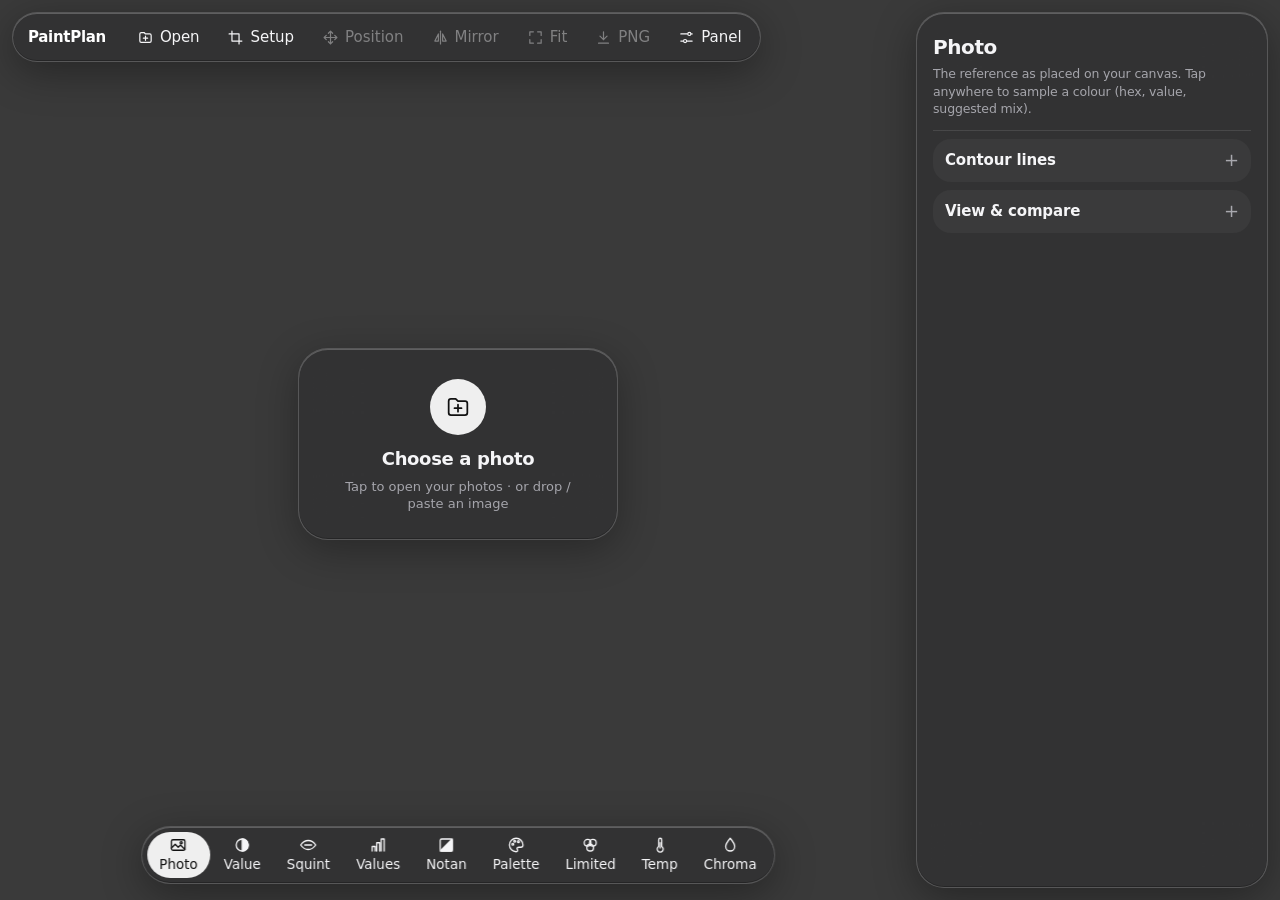
==== commit 105f9e3d: "PaintPlan Liquid Glass: Setup toggle for canvas/composition settings; remove sample image, add empty" ====
--- a/paintplan/proposals/liquid-glass/index.html
+++ b/paintplan/proposals/liquid-glass/index.html
@@ -124,7 +124,6 @@
 #modes [data-mode=temp]::before{-webkit-mask-image:url("data:image/svg+xml,%3Csvg xmlns='http://www.w3.org/2000/svg' viewBox='0 0 24 24' fill='none' stroke='black' stroke-width='1.7' stroke-linecap='round' stroke-linejoin='round'%3E%3Cpath d='M10 14V5a2 2 0 0 1 4 0v9a4 4 0 1 1-4 0z'/%3E%3Cpath d='M12 9v7'/%3E%3C/svg%3E");mask-image:url("data:image/svg+xml,%3Csvg xmlns='http://www.w3.org/2000/svg' viewBox='0 0 24 24' fill='none' stroke='black' stroke-width='1.7' stroke-linecap='round' stroke-linejoin='round'%3E%3Cpath d='M10 14V5a2 2 0 0 1 4 0v9a4 4 0 1 1-4 0z'/%3E%3Cpath d='M12 9v7'/%3E%3C/svg%3E")}
 #modes [data-mode=chroma]::before{-webkit-mask-image:url("data:image/svg+xml,%3Csvg xmlns='http://www.w3.org/2000/svg' viewBox='0 0 24 24' fill='none' stroke='black' stroke-width='1.7' stroke-linecap='round' stroke-linejoin='round'%3E%3Cpath d='M12 3s6 7 6 11a6 6 0 0 1-12 0c0-4 6-11 6-11z'/%3E%3C/svg%3E");mask-image:url("data:image/svg+xml,%3Csvg xmlns='http://www.w3.org/2000/svg' viewBox='0 0 24 24' fill='none' stroke='black' stroke-width='1.7' stroke-linecap='round' stroke-linejoin='round'%3E%3Cpath d='M12 3s6 7 6 11a6 6 0 0 1-12 0c0-4 6-11 6-11z'/%3E%3C/svg%3E")}
 header label.btn::before{-webkit-mask-image:url("data:image/svg+xml,%3Csvg xmlns='http://www.w3.org/2000/svg' viewBox='0 0 24 24' fill='none' stroke='black' stroke-width='1.7' stroke-linecap='round' stroke-linejoin='round'%3E%3Cpath d='M4 7a2 2 0 0 1 2-2h4l2 2h6a2 2 0 0 1 2 2v8a2 2 0 0 1-2 2H6a2 2 0 0 1-2-2z'/%3E%3Cpath d='M12 10v6M9 13h6'/%3E%3C/svg%3E");mask-image:url("data:image/svg+xml,%3Csvg xmlns='http://www.w3.org/2000/svg' viewBox='0 0 24 24' fill='none' stroke='black' stroke-width='1.7' stroke-linecap='round' stroke-linejoin='round'%3E%3Cpath d='M4 7a2 2 0 0 1 2-2h4l2 2h6a2 2 0 0 1 2 2v8a2 2 0 0 1-2 2H6a2 2 0 0 1-2-2z'/%3E%3Cpath d='M12 10v6M9 13h6'/%3E%3C/svg%3E")}
-#bSample::before{-webkit-mask-image:url("data:image/svg+xml,%3Csvg xmlns='http://www.w3.org/2000/svg' viewBox='0 0 24 24' fill='none' stroke='black' stroke-width='1.7' stroke-linecap='round' stroke-linejoin='round'%3E%3Cpath d='M12 3l2.2 5.8L20 11l-5.8 2.2L12 19l-2.2-5.8L4 11l5.8-2.2z'/%3E%3C/svg%3E");mask-image:url("data:image/svg+xml,%3Csvg xmlns='http://www.w3.org/2000/svg' viewBox='0 0 24 24' fill='none' stroke='black' stroke-width='1.7' stroke-linecap='round' stroke-linejoin='round'%3E%3Cpath d='M12 3l2.2 5.8L20 11l-5.8 2.2L12 19l-2.2-5.8L4 11l5.8-2.2z'/%3E%3C/svg%3E")}
 #bPos::before{-webkit-mask-image:url("data:image/svg+xml,%3Csvg xmlns='http://www.w3.org/2000/svg' viewBox='0 0 24 24' fill='none' stroke='black' stroke-width='1.7' stroke-linecap='round' stroke-linejoin='round'%3E%3Cpath d='M12 3v18M3 12h18M9 6l3-3 3 3M9 18l3 3 3-3M6 9l-3 3 3 3M18 9l3 3-3 3'/%3E%3C/svg%3E");mask-image:url("data:image/svg+xml,%3Csvg xmlns='http://www.w3.org/2000/svg' viewBox='0 0 24 24' fill='none' stroke='black' stroke-width='1.7' stroke-linecap='round' stroke-linejoin='round'%3E%3Cpath d='M12 3v18M3 12h18M9 6l3-3 3 3M9 18l3 3 3-3M6 9l-3 3 3 3M18 9l3 3-3 3'/%3E%3C/svg%3E")}
 #bMirror::before{-webkit-mask-image:url("data:image/svg+xml,%3Csvg xmlns='http://www.w3.org/2000/svg' viewBox='0 0 24 24' fill='none' stroke='black' stroke-width='1.7' stroke-linecap='round' stroke-linejoin='round'%3E%3Cpath d='M12 3v18'/%3E%3Cpath d='M9 7L4 17h5zM15 7l5 10h-5z'/%3E%3C/svg%3E");mask-image:url("data:image/svg+xml,%3Csvg xmlns='http://www.w3.org/2000/svg' viewBox='0 0 24 24' fill='none' stroke='black' stroke-width='1.7' stroke-linecap='round' stroke-linejoin='round'%3E%3Cpath d='M12 3v18'/%3E%3Cpath d='M9 7L4 17h5zM15 7l5 10h-5z'/%3E%3C/svg%3E")}
 #bFit::before{-webkit-mask-image:url("data:image/svg+xml,%3Csvg xmlns='http://www.w3.org/2000/svg' viewBox='0 0 24 24' fill='none' stroke='black' stroke-width='1.7' stroke-linecap='round' stroke-linejoin='round'%3E%3Cpath d='M4 9V4h5M15 4h5v5M20 15v5h-5M9 20H4v-5'/%3E%3C/svg%3E");mask-image:url("data:image/svg+xml,%3Csvg xmlns='http://www.w3.org/2000/svg' viewBox='0 0 24 24' fill='none' stroke='black' stroke-width='1.7' stroke-linecap='round' stroke-linejoin='round'%3E%3Cpath d='M4 9V4h5M15 4h5v5M20 15v5h-5M9 20H4v-5'/%3E%3C/svg%3E")}
@@ -188,15 +187,33 @@
   #posbar{left:8px;right:8px;bottom:0}
   #pick{top:4px;left:10px}
 }
+/* ---- v2: Setup toggle ---- */
+#bSetup::before{-webkit-mask-image:url("data:image/svg+xml,%3Csvg xmlns='http://www.w3.org/2000/svg' viewBox='0 0 24 24' fill='none' stroke='black' stroke-width='1.7' stroke-linecap='round' stroke-linejoin='round'%3E%3Cpath d='M7 3v14h14'/%3E%3Cpath d='M3 7h14v14'/%3E%3C/svg%3E");mask-image:url("data:image/svg+xml,%3Csvg xmlns='http://www.w3.org/2000/svg' viewBox='0 0 24 24' fill='none' stroke='black' stroke-width='1.7' stroke-linecap='round' stroke-linejoin='round'%3E%3Cpath d='M7 3v14h14'/%3E%3Cpath d='M3 7h14v14'/%3E%3C/svg%3E")}
+body:not(.setup) #secSetup,body:not(.setup) #dCanvas,body:not(.setup) #dComp,body:not(.setup) #dGrid,body:not(.setup) #dExport,body:not(.setup) #dTips{display:none!important}
+body.setup #secMode,body.setup #dLines,body.setup #dView{display:none!important}
+#secSetup .su-head{display:flex;align-items:center;justify-content:space-between;gap:8px}
+#secSetup .su-head button{min-height:32px;padding:4px 16px}
+body.setup #modes button.on{background:rgba(255,255,255,.16);color:#fff}
+/* ---- v2: empty state (no sample image) ---- */
+#empty{display:none}
+body.noimg #empty{position:absolute;inset:0;z-index:2;display:flex;align-items:center;justify-content:center;background:transparent!important;border:0;border-radius:0;padding:16px;color:var(--text);cursor:pointer;-webkit-tap-highlight-color:transparent}
+#empty .em-card{white-space:normal;line-height:1.35;display:flex;flex-direction:column;align-items:center;gap:6px;text-align:center;max-width:320px;padding:30px 30px 26px;border-radius:30px;background:var(--glass);-webkit-backdrop-filter:blur(30px) saturate(1.5);backdrop-filter:blur(30px) saturate(1.5);border:1px solid var(--edge);box-shadow:0 10px 40px rgba(0,0,0,.3),var(--hi);transition:transform .15s}
+#empty:hover .em-card,#empty:focus-visible .em-card{transform:scale(1.02)}
+#empty:active .em-card{transform:scale(.98)}
+#empty .em-ico{width:56px;height:56px;border-radius:50%;background:rgba(255,255,255,.92);position:relative;margin-bottom:6px}
+#empty .em-ico::after{content:'';position:absolute;inset:14px;background:#111;-webkit-mask:url("data:image/svg+xml,%3Csvg xmlns='http://www.w3.org/2000/svg' viewBox='0 0 24 24' fill='none' stroke='black' stroke-width='1.5' stroke-linecap='round' stroke-linejoin='round'%3E%3Cpath d='M4 7a2 2 0 0 1 2-2h4l2 2h6a2 2 0 0 1 2 2v8a2 2 0 0 1-2 2H6a2 2 0 0 1-2-2z'/%3E%3Cpath d='M12 10v6M9 13h6'/%3E%3C/svg%3E") center/contain no-repeat;mask:url("data:image/svg+xml,%3Csvg xmlns='http://www.w3.org/2000/svg' viewBox='0 0 24 24' fill='none' stroke='black' stroke-width='1.5' stroke-linecap='round' stroke-linejoin='round'%3E%3Cpath d='M4 7a2 2 0 0 1 2-2h4l2 2h6a2 2 0 0 1 2 2v8a2 2 0 0 1-2 2H6a2 2 0 0 1-2-2z'/%3E%3Cpath d='M12 10v6M9 13h6'/%3E%3C/svg%3E") center/contain no-repeat}
+#empty b{font-size:18px;font-weight:600;letter-spacing:-.02em}
+#empty .em-sub{font-size:13px;color:var(--muted);font-weight:400}
+body.noimg #bPos,body.noimg #bMirror,body.noimg #bFit,body.noimg #bPng{opacity:.4}
 
 </style>
 </head>
-<body>
+<body class="noimg">
 <div id="app">
 <header>
   <span class="brand hide-m">PaintPlan</span>
   <label class="btn" title="Open a photo (or drop / paste one)">Open<input type="file" id="file" accept="image/*" hidden></label>
-  <button id="bSample" title="Load the built-in sample">Sample</button>
+  <button id="bSetup" aria-pressed="false" title="Setup: canvas size, photo placement &amp; composition guides">Setup</button>
   <button id="bPos" title="Position the image behind the canvas (P)">Position</button>
   <button id="bMirror" aria-pressed="false" title="Mirror view (M)">Mirror</button>
   <button id="bFit" class="hide-m" title="Reset zoom (double-tap also works)">Fit</button>
@@ -208,6 +225,7 @@
   <div id="stage">
     <canvas id="view" aria-label="Reference view"></canvas>
     <div id="drop">Drop the photo here</div>
+    <button id="empty" type="button" aria-label="Choose a photo"><span class="em-card"><span class="em-ico"></span><b>Choose a photo</b><span class="em-sub">Tap to open your photos · or drop / paste an image</span></span></button>
     <div id="status" hidden></div>
     <div id="pick" hidden></div>
     <div id="posbar" hidden>
@@ -675,13 +693,14 @@
   <div data-for="temp">${sl('tStrength','Strength',0.25,4,0.25)}</div>
   <div data-for="chroma">${sl('cStrength','Strength',0.25,4,0.25)}</div>
 </section>
+<section class="sec" id="secSetup"><div class="su-head"><h3>Setup</h3><button id="bSetupDone" class="on">Done</button></div><p class="hint">Canvas size, photo placement and composition guides. Guides you turn on stay on the canvas after you close Setup.</p></section>
 <details id="dCanvas" open><summary>Canvas &amp; image</summary><div>
   ${se('preset','Preset',PRESETS.map(p=>[p[0],p[1]]))}
   <div class="row"><label>Size</label><input type="number" id="c_cw" data-k="cw" min="0.5" step="0.1" inputmode="decimal" aria-label="Width"> × <input type="number" id="c_ch" data-k="ch" min="0.5" step="0.1" inputmode="decimal" aria-label="Height">
     <select id="c_unit" data-k="unit" style="flex:0 0 auto"><option value="in">in</option><option value="cm">cm</option></select></div>
   ${se('orient','Orientation',[['portrait','Portrait'],['landscape','Landscape']])}
   ${co('canvasColor','Empty canvas')}
-  <div class="btns"><button id="bPos2">Position image…</button><label class="btn">Replace photo<input type="file" id="file2" accept="image/*" hidden></label><button id="bClearImg" title="Forget the saved photo and load the sample">Clear saved photo</button></div>
+  <div class="btns"><button id="bPos2">Position image…</button><label class="btn">Replace photo<input type="file" id="file2" accept="image/*" hidden></label><button id="bClearImg" title="Forget the saved photo">Clear saved photo</button></div>
   <div class="info" id="scaleInfo"></div>
 </div></details>
 <details id="dComp" open><summary>Composition</summary><div>
@@ -828,7 +847,7 @@
   const a=aspect(),u=S.unit;
   let t=`<b>${fmtN(S.cw)} × ${fmtN(S.ch)} ${u}</b> · aspect ${a>=1?fmtN(r2(a))+' : 1':'1 : '+fmtN(r2(1/a))}`;
   if(origData){t+=`<br>Working image ${orig.width} × ${orig.height} px<br><b>1 ${u} on canvas = ${(orig.width/S.cw).toFixed(1)} px</b> (1 px = ${(S.cw/orig.width*(u==='cm'?10:1)).toFixed(3)} ${u==='cm'?'mm':'in'})`;
-    if(src){const P=S.place;t+=`<br>Photo ${src.natW} × ${src.natH} px${src.sample?' (sample)':''} · <b>${Math.round(src.natW/(P.s*S.cw))} original px per ${u}</b><br>Placement: ${Math.round(P.s/placeScale('fill')*100)}% of fill · ${fmtN(r2(P.rot))}°${P.fx<0||P.fy<0?' · flipped':''}${P.auto?' · auto-fill':''}`;}}
+    if(src){const P=S.place;t+=`<br>Photo ${src.natW} × ${src.natH} px · <b>${Math.round(src.natW/(P.s*S.cw))} original px per ${u}</b><br>Placement: ${Math.round(P.s/placeScale('fill')*100)}% of fill · ${fmtN(r2(P.rot))}°${P.fx<0||P.fy<0?' · flipped':''}${P.auto?' · auto-fill':''}`;}}
   el.innerHTML=t;
   const g=gridGeom(),gi=$('#gridInfo');
   if(gi)gi.innerHTML=`<b>${g.cols} × ${g.rows}</b> cells · cell ${fmtN(r2(g.cellW))} × ${fmtN(r2(g.cellH))} ${u}${origData?` (${Math.round(g.cellW*unitPx())} px)`:''}${S.gridMode==='spacing'?'<br>Last row/column may be partial.':''}`;
@@ -842,8 +861,9 @@
   while(cw>800&&ch>200){const nw=Math.round(cw/2),nh=Math.round(ch/2),c=document.createElement('canvas');c.width=nw;c.height=nh;const x=c.getContext('2d');x.imageSmoothingQuality='high';x.drawImage(cur,0,0,nw,nh);L.push({c,w:nw});cur=c;cw=nw;ch=nh;}
   return L;}
 function setSource(img,natW,natH,opts={}){
+  document.body.classList.remove('noimg');
   if(src&&src.url&&src.url!==opts.url)URL.revokeObjectURL(src.url);
-  src={img,natW,natH,levels:buildLevels(img,natW,natH),name:opts.name||'',sample:!!opts.sample,url:opts.url||null};
+  src={img,natW,natH,levels:buildLevels(img,natW,natH),name:opts.name||'',url:opts.url||null};
   if(S.preset==='photo')applyPreset();
   if(!opts.keepPlace)S.place=Object.assign({},DEF.place);
   if(S.place.auto||!(S.place.s>0))applyAuto();
@@ -861,50 +881,10 @@
 async function restoreImage(){
   let v=null;try{v=await idb.get('image');}catch(e){}
   if(v&&v.blob){try{const d=await decodeImg(v.blob);setSource(d.im,d.im.naturalWidth,d.im.naturalHeight,{name:v.name,url:d.url,keepPlace:true});return;}catch(e){}}
-  const c=makeSample();setSource(c,c.width,c.height,{sample:true,keepPlace:true});
-}
-function makeSample(){
-  const W=1400,H=1050,c=document.createElement('canvas');c.width=W;c.height=H;const x=c.getContext('2d',{willReadFrequently:true});
-  const hash=(i,j)=>{let h=(Math.imul(i,374761393)+Math.imul(j,668265263))|0;h=Math.imul(h^(h>>>13),1274126177);return((h^(h>>>16))>>>0)/4294967296;};
-  const vn=(px,py)=>{const i=Math.floor(px),j=Math.floor(py),fx=px-i,fy=py-j,ux=fx*fx*(3-2*fx),uy=fy*fy*(3-2*fy),a=hash(i,j),b=hash(i+1,j),cc=hash(i,j+1),d=hash(i+1,j+1);return a+(b-a)*ux+(cc-a)*uy+(a-b-cc+d)*ux*uy;};
-  const fbm=(px,py,o=5)=>{let s=0,a=0.5,f=1;for(let k=0;k<o;k++){s+=a*vn(px*f+k*17.3,py*f);f*=2;a*=0.5;}return s;};
-  const ss=(a,b,v)=>{const t=Math.min(1,Math.max(0,(v-a)/(b-a)));return t*t*(3-2*t);};
-  const hz=Math.round(H*0.58),sunX=W*0.66,sunY=H*0.4,tx=W*0.36,hx=W*0.57;
-  let g=x.createLinearGradient(0,0,0,hz);g.addColorStop(0,'#4a74a8');g.addColorStop(0.5,'#93b0cc');g.addColorStop(0.82,'#e9c9a2');g.addColorStop(1,'#f4d8b0');x.fillStyle=g;x.fillRect(0,0,W,hz);
-  g=x.createRadialGradient(sunX,sunY,0,sunX,sunY,420);g.addColorStop(0,'rgba(255,244,214,1)');g.addColorStop(0.06,'rgba(255,238,200,.9)');g.addColorStop(0.3,'rgba(255,210,150,.35)');g.addColorStop(1,'rgba(255,200,150,0)');x.fillStyle=g;x.fillRect(0,0,W,hz);
-  let id=x.getImageData(0,0,W,hz),d=id.data;
-  for(let y=0;y<hz;y++)for(let X=0;X<W;X++){const n=fbm(X/300,y/85),cv=ss(0.5,0.72,n)*(1-y/hz*0.85);if(cv<=0.01)continue;
-    const sh=ss(0.55,0.85,fbm(X/300,(y-14)/85)),j=(y*W+X)*4,cr=236-sh*70,cg=228-sh*62,cb=222-sh*40;
-    d[j]+=(cr-d[j])*cv;d[j+1]+=(cg-d[j+1])*cv;d[j+2]+=(cb-d[j+2])*cv;}
-  x.putImageData(id,0,0);
-  const ridge=(base,amp,fr,col,sd,bottom)=>{x.beginPath();x.moveTo(0,bottom);for(let X=0;X<=W;X+=4)x.lineTo(X,base-amp*fbm(X/fr+sd,sd,4));x.lineTo(W,bottom);x.closePath();x.fillStyle=col;x.fill();};
-  g=x.createLinearGradient(0,hz-200,0,hz);g.addColorStop(0,'#8796b4');g.addColorStop(1,'#a9b3c4');ridge(hz-30,230,340,g,3,hz);
-  g=x.createLinearGradient(0,hz-140,0,hz);g.addColorStop(0,'#5e6f88');g.addColorStop(1,'#7d8aa0');ridge(hz+2,150,230,g,9,hz+2);
-  ridge(hz+6,46,70,'#34452f',21,hz+6);
-  g=x.createLinearGradient(0,hz,0,H);g.addColorStop(0,'#c5ccd0');g.addColorStop(0.25,'#8a9cad');g.addColorStop(1,'#34506a');x.fillStyle=g;x.fillRect(0,hz+6,W,H-hz-6);
-  x.save();x.globalAlpha=0.5;
-  for(let i=0;i<260;i++){const t=hash(i,7),y=hz+8+Math.pow(t,1.6)*(H-hz-8),wid=(30+hash(i,3)*160)*(0.4+(y-hz)/(H-hz));const cx=sunX+(hash(i,5)-0.5)*(60+(y-hz)*0.7);
-    x.fillStyle=`rgba(255,${222+hash(i,9)*25|0},${170+hash(i,11)*40|0},${0.25+0.5*(1-t)})`;x.fillRect(cx-wid/2,y,wid,1.5+3*t);}
-  x.restore();
-  x.fillStyle='#6f675c';x.fillRect(hx,hz-22,34,30);x.fillStyle='#efe5d3';x.fillRect(hx+32,hz-22,58,30);
-  x.fillStyle='#7d2f22';x.beginPath();x.moveTo(hx-6,hz-20);x.lineTo(hx+27,hz-48);x.lineTo(hx+96,hz-48);x.lineTo(hx+94,hz-20);x.fill();
-  x.globalAlpha=0.35;x.fillStyle='#e8dcc8';x.fillRect(hx+32,hz+10,58,22);x.fillStyle='#5e5a52';x.fillRect(hx,hz+10,32,22);x.globalAlpha=1;
-  x.beginPath();x.moveTo(0,H*0.66);x.bezierCurveTo(W*0.25,H*0.64,W*0.45,H*0.78,W*0.6,H);x.lineTo(0,H);x.closePath();
-  g=x.createLinearGradient(0,H*0.64,0,H);g.addColorStop(0,'#7c8a3e');g.addColorStop(0.5,'#5d6a2c');g.addColorStop(1,'#3f4520');x.fillStyle=g;x.fill();
-  x.beginPath();x.moveTo(W*0.22,H);x.bezierCurveTo(W*0.27,H*0.9,W*0.32,H*0.84,W*0.38,H*0.83);x.lineTo(W*0.41,H*0.845);x.bezierCurveTo(W*0.37,H*0.88,W*0.33,H*0.94,W*0.32,H);x.fillStyle='#b5a079';x.fill();
-  x.fillStyle='rgba(20,26,14,.55)';x.beginPath();x.ellipse(tx+40,H*0.765,150,18,0,0,Math.PI*2);x.fill();
-  x.fillStyle='#2b2118';x.beginPath();x.moveTo(tx-22,H*0.77);x.lineTo(tx-8,H*0.42);x.lineTo(tx+8,H*0.42);x.lineTo(tx+22,H*0.77);x.fill();
-  for(let i=0;i<170;i++){const a=hash(i,31)*Math.PI*2,r=Math.sqrt(hash(i,37))*150,bx=tx+Math.cos(a)*r*1.1,by=H*0.3+Math.sin(a)*r*0.9,rr=24+hash(i,41)*32,lit=Math.max(0,(bx-tx+60)/240+(H*0.3+20-by)/380);
-    const cg=x.createRadialGradient(bx+rr*0.3,by-rr*0.3,2,bx,by,rr);cg.addColorStop(0,`rgb(${70+lit*90|0},${92+lit*85|0},${36+lit*30|0})`);cg.addColorStop(1,'#1d2a15');
-    x.fillStyle=cg;x.beginPath();x.arc(bx,by,rr,0,Math.PI*2);x.fill();}
-  for(const [rx,ry,rw,rh] of [[W*0.62,H*0.86,120,46],[W*0.71,H*0.885,70,28],[W*0.52,H*0.92,90,32]]){g=x.createLinearGradient(rx,ry-rh,rx,ry+rh);g.addColorStop(0,'#a59a88');g.addColorStop(0.5,'#5b554c');g.addColorStop(1,'#2c2a27');x.fillStyle=g;x.beginPath();x.ellipse(rx,ry,rw/2,rh/2,0,Math.PI,0);x.fill();x.fillStyle='rgba(30,40,50,.45)';x.beginPath();x.ellipse(rx,ry+2,rw/2,rh/4,0,0,Math.PI);x.fill();}
-  id=x.getImageData(0,0,W,H);d=id.data;
-  for(let y=0;y<H;y++)for(let X=0;X<W;X++){const j=(y*W+X)*4,v=(fbm(X/45,y/45,3)-0.5)*9+(hash(X,y)-0.5)*5;d[j]+=v;d[j+1]+=v;d[j+2]+=v*0.9;}
-  x.putImageData(id,0,0);
-  return c;
-}
-function loadSample(){const c=makeSample();setSource(c,c.width,c.height,{sample:true});idb.del('image').catch(()=>{});}
-function clearSaved(){idb.del('image').catch(()=>{});loadSample();}
+  showEmpty();
+}
+function showEmpty(){document.body.classList.add('noimg');render();}
+function clearSaved(){idb.del('image').catch(()=>{});if(posMode)setPosMode(false);if(src&&src.url)URL.revokeObjectURL(src.url);src=null;origData=null;procData=null;labels=null;edgeMask=null;edgeReady=false;lastValues=lastPalette=lastRemap=null;hl=-1;imageId++;procImageId=edgeImageId=-1;lastProcKey=lastEdgeKey='';for(const k in jobs)jobs[k].pending=false;['strip','swatches','mixes'].forEach(i=>{const e=document.getElementById(i);if(e)e.innerHTML='';});const hc=document.getElementById('hist');if(hc)hc.getContext('2d').clearRect(0,0,hc.width,hc.height);closePick();updateInfo();showEmpty();}
 
 /* ---------- placement (non-destructive) ----------
    S.place: cx,cy = image centre as a fraction of canvas width/height; s = image width / canvas width;
@@ -976,7 +956,7 @@
     const t=`${fmtN(S.cw)} × ${fmtN(S.ch)} ${S.unit} canvas`;ctx.font=`${12*dpr}px system-ui,sans-serif`;ctx.textBaseline='bottom';ctx.fillStyle='rgba(231,229,225,.85)';ctx.fillText(t,R.x,R.y-5*dpr);
     return;
   }
-  if(!origData){ctx.fillStyle='#aaa';ctx.font=`${15*dpr}px system-ui,sans-serif`;ctx.textAlign='center';ctx.fillText('Open a photo, drop one here, or load the sample',cv.width/2,cv.height/2);ctx.textAlign='start';return;}
+  if(!origData)return; /* empty state is the #empty overlay */
   if(S.compare==='side'){
     const [a,b]=sideRects();drawFlipped(ctx,orig,a);drawScene(ctx,b,dpr,{});curRect=b;
     ctx.font=`${11*dpr}px system-ui,sans-serif`;ctx.textBaseline='top';for(const [R,t] of [[a,'Photo'],[b,MODE_INFO[S.mode][0]]]){const tw=ctx.measureText(t).width;ctx.fillStyle='rgba(0,0,0,.55)';ctx.fillRect(R.x+4*dpr,R.y+4*dpr,tw+10*dpr,17*dpr);ctx.fillStyle='#fff';ctx.fillText(t,R.x+9*dpr,R.y+7*dpr);}
@@ -1174,7 +1154,6 @@
   });
   $('#modes').addEventListener('click',e=>{const b=e.target.closest('[data-mode]');if(b)setState('mode',b.dataset.mode);});
   $('#file').addEventListener('change',e=>{loadFile(e.target.files[0]);e.target.value='';});
-  $('#bSample').onclick=loadSample;
   $('#bPos').onclick=()=>setPosMode(!posMode);
   document.getElementById('panelBody').addEventListener('change',e=>{if(e.target.id==='file2'){loadFile(e.target.files[0]);e.target.value='';}});
   $('#bMirror').onclick=()=>setState('flipH',!S.flipH);
@@ -1212,6 +1191,21 @@
 /* proposal layout glue: moves existing elements only (listeners stay attached); no app logic changed */
 
 document.getElementById('app').appendChild(document.getElementById('modes'));
+/* v2: Setup toggle — only shows/hides panel sections; nothing persisted */
+(function(){
+  const B=document.body,bS=document.getElementById('bSetup');
+  function setSetup(on){
+    B.classList.toggle('setup',on);bS.classList.toggle('on',on);bS.setAttribute('aria-pressed',String(on));
+    if(on){B.classList.remove('nopanel');['dCanvas','dComp'].forEach(id=>{const d=document.getElementById(id);if(d)d.open=true;});const pb=document.getElementById('panelBody');if(pb)pb.scrollTop=0;}
+    resize();
+  }
+  window.setSetup=setSetup;
+  bS.onclick=()=>setSetup(!(B.classList.contains('setup')&&!B.classList.contains('nopanel')));
+  document.getElementById('panelBody').addEventListener('click',e=>{if(e.target.closest('#bSetupDone'))setSetup(false);});
+  document.getElementById('modes').addEventListener('click',e=>{if(e.target.closest('[data-mode]'))setSetup(false);});
+  window.addEventListener('keydown',e=>{if(e.key==='Escape'&&B.classList.contains('setup')&&!B.classList.contains('positioning')&&!/INPUT|SELECT|TEXTAREA/.test(e.target.tagName))setSetup(false);});
+  document.getElementById('empty').addEventListener('click',()=>document.getElementById('file').click());
+})();
 
 </script>
 </body>
